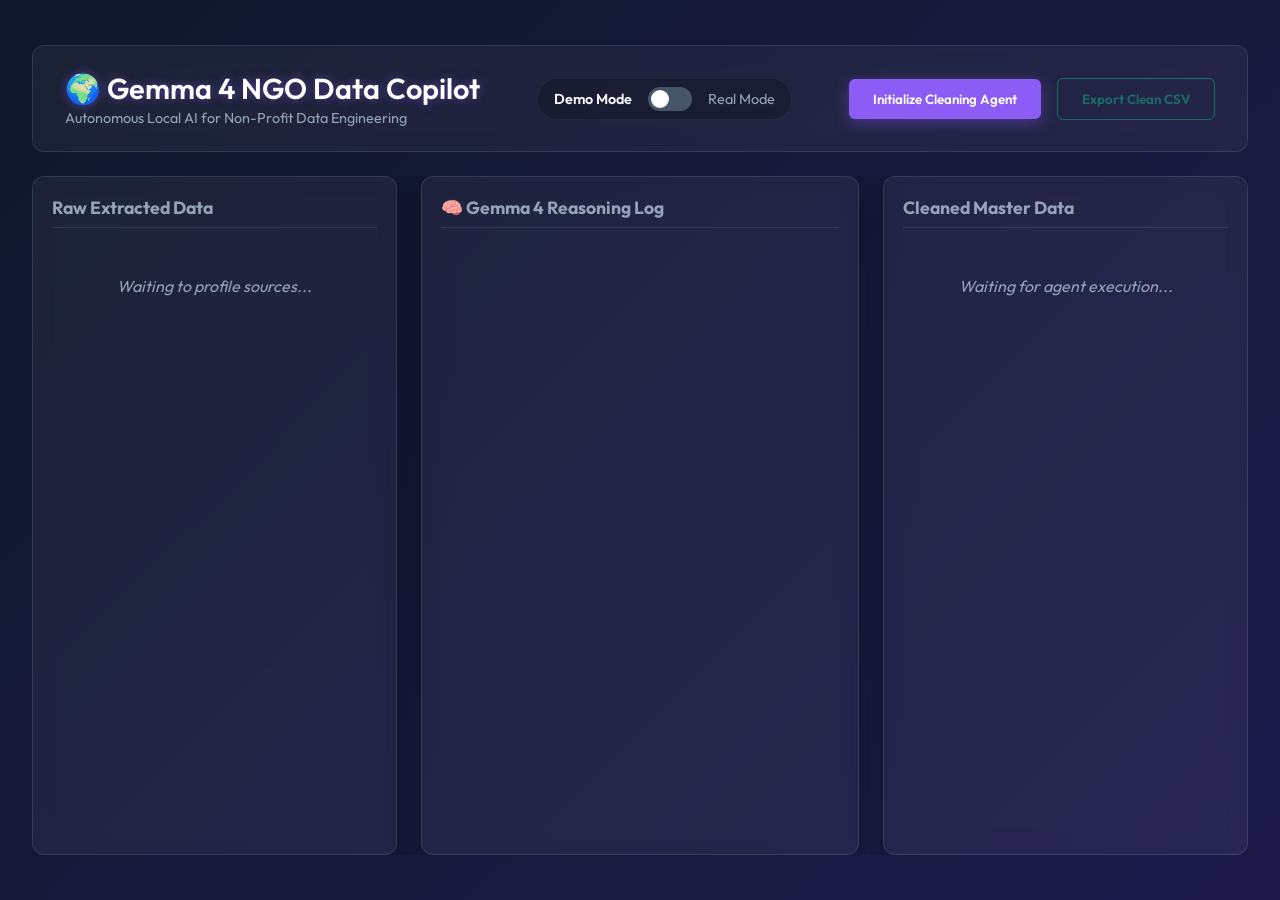
==== public/index.html @ b2648b2d "adding the frontend" ====
<!DOCTYPE html>
<html lang="en" class="dark">
<head>
    <meta charset="UTF-8">
    <meta name="viewport" content="width=device-width, initial-scale=1.0">
    <title>Gemma 4 NGO Data Copilot</title>
    <link href="https://fonts.googleapis.com/css2?family=Outfit:wght@300;400;600&display=swap" rel="stylesheet">
    <link rel="stylesheet" href="style.css">
</head>
<body>
    <div class="app-container glass-fx">
        <!-- Header -->
        <header class="main-header">
            <div class="branding">
                <h1>🌍 Gemma 4 NGO Data Copilot</h1>
                <p>Autonomous Local AI for Non-Profit Data Engineering</p>
            </div>
            
            <div class="mode-toggle">
                <span class="toggle-label" id="label-demo">Demo Mode</span>
                <label class="switch">
                    <input type="checkbox" id="mode-switch">
                    <span class="slider round"></span>
                </label>
                <span class="toggle-label" id="label-real">Real Mode</span>
            </div>

            <div class="controls">
                <!-- Dropzone for real mode -->
                <div id="dropzone" class="dropzone hidden">
                    <p>📂 Drag & Drop custom CSV here or <label class="file-label">browse<input type="file" id="csv-upload" accept=".csv" class="hidden"></label></p>
                </div>
                <button id="start-btn" class="primary-btn">Initialize Cleaning Agent</button>
                <button id="export-btn" class="secondary-btn" disabled>Export Clean CSV</button>
            </div>
        </header>

        <!-- Main Workspace -->
        <main class="workspace">
            <!-- Left Data View -->
            <section class="data-panel glass-panel slide-up">
                <h2>Raw Extracted Data</h2>
                <div class="table-container" id="raw-table-container">
                    <p class="placeholder-text">Waiting to profile sources...</p>
                    <table id="raw-table"></table>
                </div>
            </section>

            <!-- Agent Logs / Center -->
            <section class="agent-panel glass-panel slide-up delay-1">
                <h2>🧠 Gemma 4 Reasoning Log</h2>
                <div class="logs-container" id="logs-container">
                    <!-- Logs will populate here -->
                </div>
            </section>

            <!-- Right Data View -->
            <section class="data-panel glass-panel slide-up delay-2">
                <h2>Cleaned Master Data</h2>
                <div class="table-container" id="clean-table-container">
                    <p class="placeholder-text">Waiting for agent execution...</p>
                    <table id="clean-table"></table>
                </div>
            </section>
        </main>
    </div>
    <script src="app.js"></script>
</body>
</html>
---- public/style.css ----
:root {
    --bg-gradient: linear-gradient(135deg, #0f172a, #1e1b4b);
    --glass-bg: rgba(255, 255, 255, 0.05);
    --glass-border: rgba(255, 255, 255, 0.1);
    --primary: #8b5cf6;
    --primary-hover: #7c3aed;
    --secondary: #10b981;
    --text-primary: #f8fafc;
    --text-muted: #94a3b8;
    --danger: #ef4444;
}

body {
    margin: 0;
    font-family: 'Outfit', sans-serif;
    background: var(--bg-gradient);
    color: var(--text-primary);
    min-height: 100vh;
    display: flex;
    justify-content: center;
    align-items: center;
}

.app-container {
    width: 95%;
    max-width: 1600px;
    height: 90vh;
    display: flex;
    flex-direction: column;
    gap: 1.5rem;
}

/* Glassmorphism utilities */
.glass-panel {
    background: var(--glass-bg);
    backdrop-filter: blur(10px);
    -webkit-backdrop-filter: blur(10px);
    border: 1px solid var(--glass-border);
    border-radius: 12px;
    box-shadow: 0 8px 32px 0 rgba(0, 0, 0, 0.3);
}

/* Header */
.main-header {
    display: flex;
    justify-content: space-between;
    align-items: center;
    padding: 1.5rem 2rem;
    background: var(--glass-bg);
    backdrop-filter: blur(10px);
    border: 1px solid var(--glass-border);
    border-radius: 12px;
}

.branding h1 {
    margin: 0;
    font-size: 1.8rem;
    font-weight: 600;
    color: #fff;
    text-shadow: 0 0 10px rgba(139, 92, 246, 0.5);
}

.branding p {
    margin: 0.2rem 0 0 0;
    color: var(--text-muted);
    font-size: 0.9rem;
}

/* Toggle Switch */
.mode-toggle {
    display: flex;
    align-items: center;
    gap: 1rem;
    background: rgba(0,0,0,0.2);
    padding: 0.5rem 1rem;
    border-radius: 20px;
    border: 1px solid rgba(255,255,255,0.05);
}

.toggle-label {
    font-size: 0.9rem;
    color: var(--text-muted);
    transition: color 0.3s ease;
}

.toggle-label.active {
    color: var(--text-primary);
    font-weight: 600;
}

.switch {
    position: relative;
    display: inline-block;
    width: 44px;
    height: 24px;
}

.switch input { opacity: 0; width: 0; height: 0; }

.slider {
    position: absolute;
    cursor: pointer;
    top: 0; left: 0; right: 0; bottom: 0;
    background-color: #475569;
    transition: .4s;
}

.slider:before {
    position: absolute;
    content: "";
    height: 18px;
    width: 18px;
    left: 3px;
    bottom: 3px;
    background-color: white;
    transition: .4s;
}

input:checked + .slider { background-color: var(--primary); }
input:focus + .slider { box-shadow: 0 0 1px var(--primary); }
input:checked + .slider:before { transform: translateX(20px); }
.slider.round { border-radius: 24px; }
.slider.round:before { border-radius: 50%; }

/* Controls & Dropzone */
.controls {
    display: flex;
    align-items: center;
    gap: 1rem;
}

.dropzone {
    border: 2px dashed rgba(255,255,255,0.2);
    border-radius: 8px;
    padding: 0.5rem 1rem;
    font-size: 0.9rem;
    color: var(--text-muted);
    transition: all 0.3s ease;
}

.dropzone.dragover {
    border-color: var(--primary);
    background: rgba(139, 92, 246, 0.1);
}

.file-label {
    color: var(--primary);
    cursor: pointer;
    text-decoration: underline;
}

.hidden { display: none !important; }

button {
    padding: 0.75rem 1.5rem;
    border: none;
    border-radius: 6px;
    font-family: inherit;
    font-weight: 600;
    cursor: pointer;
    transition: all 0.2s ease;
}

.primary-btn {
    background: var(--primary);
    color: white;
    box-shadow: 0 4px 15px rgba(139, 92, 246, 0.4);
}

.primary-btn:hover { background: var(--primary-hover); transform: translateY(-1px); }

.secondary-btn {
    background: transparent;
    color: var(--secondary);
    border: 1px solid var(--secondary);
}

.secondary-btn:hover:not(:disabled) {
    background: rgba(16, 185, 129, 0.1);
}

button:disabled {
    opacity: 0.5;
    cursor: not-allowed;
    transform: none;
}

/* Workspace */
.workspace {
    display: grid;
    grid-template-columns: 1fr 1.2fr 1fr;
    gap: 1.5rem;
    flex: 1;
    overflow: hidden;
}

.data-panel, .agent-panel {
    display: flex;
    flex-direction: column;
    padding: 1.2rem;
    overflow: hidden;
}

h2 {
    margin: 0 0 1rem 0;
    font-size: 1.1rem;
    color: var(--text-muted);
    border-bottom: 1px solid var(--glass-border);
    padding-bottom: 0.5rem;
}

/* Table styling */
.table-container {
    flex: 1;
    overflow: auto;
}

table {
    width: 100%;
    border-collapse: collapse;
    font-size: 0.85rem;
}

th, td {
    padding: 0.5rem;
    text-align: left;
    border-bottom: 1px solid rgba(255,255,255,0.05);
}

th {
    color: var(--text-muted);
    position: sticky;
    top: 0;
    background: rgba(15, 23, 42, 0.95);
    backdrop-filter: blur(5px);
}

/* Logs */
.logs-container {
    flex: 1;
    overflow-y: auto;
    display: flex;
    flex-direction: column;
    gap: 0.8rem;
    padding-right: 0.5rem;
}

.log-item {
    background: rgba(0,0,0,0.2);
    padding: 0.8rem;
    border-radius: 6px;
    border-left: 3px solid var(--primary);
    animation: fadeIn 0.4s ease forwards;
}

.log-item .action {
    font-size: 0.75rem;
    color: var(--primary);
    margin-bottom: 0.2rem;
    font-family: monospace;
}

.log-item .reason {
    font-size: 0.9rem;
    line-height: 1.4;
}

.placeholder-text {
    text-align: center;
    color: var(--text-muted);
    margin-top: 2rem;
    font-style: italic;
}

/* Animations */
@keyframes fadeIn {
    from { opacity: 0; transform: translateY(5px); }
    to { opacity: 1; transform: translateY(0); }
}

.slide-up {
    animation: slideUp 0.6s cubic-bezier(0.16, 1, 0.3, 1) forwards;
    opacity: 0;
    transform: translateY(20px);
}

.delay-1 { animation-delay: 0.1s; }
.delay-2 { animation-delay: 0.2s; }

@keyframes slideUp {
    to { opacity: 1; transform: translateY(0); }
}

/* Scrollbar tweaks */
::-webkit-scrollbar { width: 6px; height: 6px; }
::-webkit-scrollbar-track { background: rgba(0,0,0,0.1); }
::-webkit-scrollbar-thumb { background: rgba(255,255,255,0.1); border-radius: 4px; }
::-webkit-scrollbar-thumb:hover { background: rgba(255,255,255,0.2); }
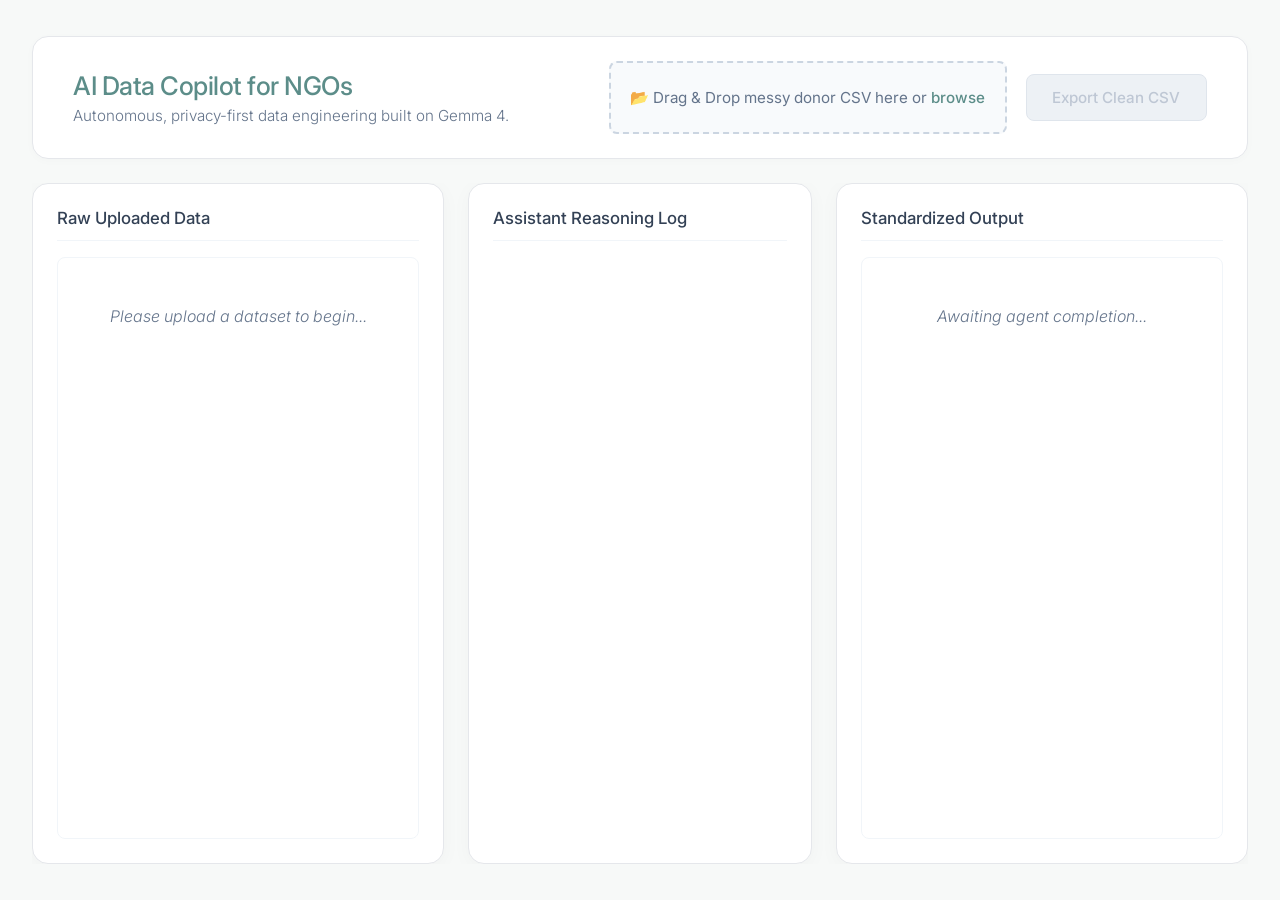
==== commit ed94a6a8: "some files :)" ====
--- a/public/index.html
+++ b/public/index.html
@@ -1,36 +1,27 @@
 <!DOCTYPE html>
-<html lang="en" class="dark">
+<html lang="en">
 <head>
     <meta charset="UTF-8">
     <meta name="viewport" content="width=device-width, initial-scale=1.0">
-    <title>Gemma 4 NGO Data Copilot</title>
-    <link href="https://fonts.googleapis.com/css2?family=Outfit:wght@300;400;600&display=swap" rel="stylesheet">
+    <title>AI Data Copilot for NGOs</title>
+    <link href="https://fonts.googleapis.com/css2?family=Inter:wght@300;400;500;600&display=swap" rel="stylesheet">
     <link rel="stylesheet" href="style.css">
 </head>
 <body>
-    <div class="app-container glass-fx">
+    <div class="app-container">
         <!-- Header -->
-        <header class="main-header">
+        <header class="main-header shadow-sm">
             <div class="branding">
-                <h1>🌍 Gemma 4 NGO Data Copilot</h1>
-                <p>Autonomous Local AI for Non-Profit Data Engineering</p>
+                <h1>AI Data Copilot for NGOs</h1>
+                <p>Autonomous, privacy-first data engineering built on Gemma 4.</p>
             </div>
             
-            <div class="mode-toggle">
-                <span class="toggle-label" id="label-demo">Demo Mode</span>
-                <label class="switch">
-                    <input type="checkbox" id="mode-switch">
-                    <span class="slider round"></span>
-                </label>
-                <span class="toggle-label" id="label-real">Real Mode</span>
-            </div>
-
             <div class="controls">
-                <!-- Dropzone for real mode -->
-                <div id="dropzone" class="dropzone hidden">
-                    <p>📂 Drag & Drop custom CSV here or <label class="file-label">browse<input type="file" id="csv-upload" accept=".csv" class="hidden"></label></p>
+                <div id="dropzone" class="dropzone">
+                    <input type="file" id="csv-upload" accept=".csv" style="opacity: 0; position: absolute; width: 0; height: 0; z-index: -1;">
+                    <p id="dropzone-text">📂 Drag & Drop messy donor CSV here or <label for="csv-upload" class="file-label">browse</label></p>
                 </div>
-                <button id="start-btn" class="primary-btn">Initialize Cleaning Agent</button>
+                <button id="start-btn" class="primary-btn hidden">Start Cleaning Data</button>
                 <button id="export-btn" class="secondary-btn" disabled>Export Clean CSV</button>
             </div>
         </header>
@@ -38,27 +29,27 @@
         <!-- Main Workspace -->
         <main class="workspace">
             <!-- Left Data View -->
-            <section class="data-panel glass-panel slide-up">
-                <h2>Raw Extracted Data</h2>
+            <section class="data-panel card slide-up">
+                <h2>Raw Uploaded Data</h2>
                 <div class="table-container" id="raw-table-container">
-                    <p class="placeholder-text">Waiting to profile sources...</p>
+                    <p class="placeholder-text">Please upload a dataset to begin...</p>
                     <table id="raw-table"></table>
                 </div>
             </section>
 
             <!-- Agent Logs / Center -->
-            <section class="agent-panel glass-panel slide-up delay-1">
-                <h2>🧠 Gemma 4 Reasoning Log</h2>
+            <section class="agent-panel card slide-up delay-1">
+                <h2>Assistant Reasoning Log</h2>
                 <div class="logs-container" id="logs-container">
                     <!-- Logs will populate here -->
                 </div>
             </section>
 
             <!-- Right Data View -->
-            <section class="data-panel glass-panel slide-up delay-2">
-                <h2>Cleaned Master Data</h2>
+            <section class="data-panel card slide-up delay-2">
+                <h2>Standardized Output</h2>
                 <div class="table-container" id="clean-table-container">
-                    <p class="placeholder-text">Waiting for agent execution...</p>
+                    <p class="placeholder-text">Awaiting agent completion...</p>
                     <table id="clean-table"></table>
                 </div>
             </section>
--- a/public/style.css
+++ b/public/style.css
@@ -1,20 +1,23 @@
 :root {
-    --bg-gradient: linear-gradient(135deg, #0f172a, #1e1b4b);
-    --glass-bg: rgba(255, 255, 255, 0.05);
-    --glass-border: rgba(255, 255, 255, 0.1);
-    --primary: #8b5cf6;
-    --primary-hover: #7c3aed;
-    --secondary: #10b981;
-    --text-primary: #f8fafc;
-    --text-muted: #94a3b8;
-    --danger: #ef4444;
+    --bg-color: #f7f9f8;
+    --card-bg: #ffffff;
+    --border-color: #e5e7eb;
+    --primary: #5c8d89; /* Soothing sage/teal */
+    --primary-hover: #4a7572;
+    --text-main: #334155;
+    --text-muted: #64748b;
+    --shadow-soft: 0 4px 20px rgba(0, 0, 0, 0.03);
+}
+
+* {
+    box-sizing: border-box;
 }
 
 body {
     margin: 0;
-    font-family: 'Outfit', sans-serif;
-    background: var(--bg-gradient);
-    color: var(--text-primary);
+    font-family: 'Inter', -apple-system, BlinkMacSystemFont, sans-serif;
+    background-color: var(--bg-color);
+    color: var(--text-main);
     min-height: 100vh;
     display: flex;
     justify-content: center;
@@ -23,21 +26,23 @@
 
 .app-container {
     width: 95%;
-    max-width: 1600px;
-    height: 90vh;
+    max-width: 1700px;
+    height: 92vh;
     display: flex;
     flex-direction: column;
     gap: 1.5rem;
 }
 
-/* Glassmorphism utilities */
-.glass-panel {
-    background: var(--glass-bg);
-    backdrop-filter: blur(10px);
-    -webkit-backdrop-filter: blur(10px);
-    border: 1px solid var(--glass-border);
-    border-radius: 12px;
-    box-shadow: 0 8px 32px 0 rgba(0, 0, 0, 0.3);
+/* Cards & Layout */
+.card {
+    background: var(--card-bg);
+    border: 1px solid var(--border-color);
+    border-radius: 16px;
+    box-shadow: var(--shadow-soft);
+}
+
+.shadow-sm {
+    box-shadow: 0 2px 10px rgba(0,0,0,0.02);
 }
 
 /* Header */
@@ -45,118 +50,72 @@
     display: flex;
     justify-content: space-between;
     align-items: center;
-    padding: 1.5rem 2rem;
-    background: var(--glass-bg);
-    backdrop-filter: blur(10px);
-    border: 1px solid var(--glass-border);
-    border-radius: 12px;
+    padding: 1.5rem 2.5rem;
+    background: var(--card-bg);
+    border-radius: 16px;
+    border: 1px solid var(--border-color);
 }
 
 .branding h1 {
     margin: 0;
-    font-size: 1.8rem;
-    font-weight: 600;
-    color: #fff;
-    text-shadow: 0 0 10px rgba(139, 92, 246, 0.5);
+    font-size: 1.6rem;
+    font-weight: 500;
+    color: var(--primary);
+    letter-spacing: -0.5px;
 }
 
 .branding p {
-    margin: 0.2rem 0 0 0;
-    color: var(--text-muted);
-    font-size: 0.9rem;
-}
-
-/* Toggle Switch */
-.mode-toggle {
+    margin: 0.3rem 0 0 0;
+    color: var(--text-muted);
+    font-size: 0.95rem;
+    font-weight: 300;
+}
+
+/* Dropzone & Buttons */
+.controls {
     display: flex;
     align-items: center;
-    gap: 1rem;
-    background: rgba(0,0,0,0.2);
-    padding: 0.5rem 1rem;
-    border-radius: 20px;
-    border: 1px solid rgba(255,255,255,0.05);
-}
-
-.toggle-label {
-    font-size: 0.9rem;
-    color: var(--text-muted);
-    transition: color 0.3s ease;
-}
-
-.toggle-label.active {
-    color: var(--text-primary);
-    font-weight: 600;
-}
-
-.switch {
-    position: relative;
-    display: inline-block;
-    width: 44px;
-    height: 24px;
-}
-
-.switch input { opacity: 0; width: 0; height: 0; }
-
-.slider {
-    position: absolute;
-    cursor: pointer;
-    top: 0; left: 0; right: 0; bottom: 0;
-    background-color: #475569;
-    transition: .4s;
-}
-
-.slider:before {
-    position: absolute;
-    content: "";
-    height: 18px;
-    width: 18px;
-    left: 3px;
-    bottom: 3px;
-    background-color: white;
-    transition: .4s;
-}
-
-input:checked + .slider { background-color: var(--primary); }
-input:focus + .slider { box-shadow: 0 0 1px var(--primary); }
-input:checked + .slider:before { transform: translateX(20px); }
-.slider.round { border-radius: 24px; }
-.slider.round:before { border-radius: 50%; }
-
-/* Controls & Dropzone */
-.controls {
-    display: flex;
-    align-items: center;
-    gap: 1rem;
+    gap: 1.2rem;
 }
 
 .dropzone {
-    border: 2px dashed rgba(255,255,255,0.2);
-    border-radius: 8px;
-    padding: 0.5rem 1rem;
-    font-size: 0.9rem;
-    color: var(--text-muted);
-    transition: all 0.3s ease;
+    border: 2px dashed #cbd5e1;
+    border-radius: 8px;
+    padding: 0.6rem 1.2rem;
+    font-size: 0.95rem;
+    color: var(--text-muted);
+    transition: all 0.2s ease-in-out;
+    background: #f8fafc;
 }
 
 .dropzone.dragover {
     border-color: var(--primary);
-    background: rgba(139, 92, 246, 0.1);
+    background: #f0fdf4;
+    color: var(--primary);
 }
 
 .file-label {
     color: var(--primary);
     cursor: pointer;
+    font-weight: 500;
     text-decoration: underline;
+    text-decoration-color: transparent;
+    transition: text-decoration-color 0.2s;
+}
+
+.file-label:hover {
+    text-decoration-color: var(--primary);
 }
 
 .hidden { display: none !important; }
 
 button {
-    padding: 0.75rem 1.5rem;
+    padding: 0.8rem 1.6rem;
     border: none;
-    border-radius: 6px;
+    border-radius: 8px;
     font-family: inherit;
-    font-weight: 600;
+    font-weight: 500;
+    font-size: 0.95rem;
     cursor: pointer;
     transition: all 0.2s ease;
 }
@@ -164,31 +123,39 @@
 .primary-btn {
     background: var(--primary);
     color: white;
-    box-shadow: 0 4px 15px rgba(139, 92, 246, 0.4);
-}
-
-.primary-btn:hover { background: var(--primary-hover); transform: translateY(-1px); }
+}
+
+.primary-btn:hover { 
+    background: var(--primary-hover); 
+    transform: translateY(-1px); 
+    box-shadow: 0 4px 12px rgba(92, 141, 137, 0.2);
+}
 
 .secondary-btn {
     background: transparent;
-    color: var(--secondary);
-    border: 1px solid var(--secondary);
+    color: var(--text-muted);
+    border: 1px solid #cbd5e1;
 }
 
 .secondary-btn:hover:not(:disabled) {
-    background: rgba(16, 185, 129, 0.1);
+    background: #f1f5f9;
+    color: var(--text-main);
 }
 
 button:disabled {
-    opacity: 0.5;
+    opacity: 0.6;
     cursor: not-allowed;
+    background: #e2e8f0;
+    border-color: #cbd5e1;
+    color: #94a3b8;
     transform: none;
-}
-
-/* Workspace */
+    box-shadow: none;
+}
+
+/* Workspace Grid */
 .workspace {
     display: grid;
-    grid-template-columns: 1fr 1.2fr 1fr;
+    grid-template-columns: 1.2fr 1fr 1.2fr;
     gap: 1.5rem;
     flex: 1;
     overflow: hidden;
@@ -197,42 +164,51 @@
 .data-panel, .agent-panel {
     display: flex;
     flex-direction: column;
-    padding: 1.2rem;
+    padding: 1.5rem;
     overflow: hidden;
 }
 
 h2 {
     margin: 0 0 1rem 0;
-    font-size: 1.1rem;
-    color: var(--text-muted);
-    border-bottom: 1px solid var(--glass-border);
-    padding-bottom: 0.5rem;
+    font-size: 1.05rem;
+    font-weight: 500;
+    color: var(--text-main);
+    padding-bottom: 0.8rem;
+    border-bottom: 1px solid #f1f5f9;
 }
 
 /* Table styling */
 .table-container {
     flex: 1;
     overflow: auto;
+    border-radius: 8px;
+    border: 1px solid #f1f5f9;
 }
 
 table {
     width: 100%;
     border-collapse: collapse;
     font-size: 0.85rem;
+    white-space: nowrap;
 }
 
 th, td {
-    padding: 0.5rem;
+    padding: 0.75rem 1rem;
     text-align: left;
-    border-bottom: 1px solid rgba(255,255,255,0.05);
+    border-bottom: 1px solid #f1f5f9;
 }
 
 th {
     color: var(--text-muted);
     position: sticky;
     top: 0;
-    background: rgba(15, 23, 42, 0.95);
-    backdrop-filter: blur(5px);
+    background: #f8fafc;
+    font-weight: 500;
+    z-index: 10;
+}
+
+tr:hover td {
+    background-color: #f8fafc;
 }
 
 /* Logs */
@@ -246,30 +222,35 @@
 }
 
 .log-item {
-    background: rgba(0,0,0,0.2);
-    padding: 0.8rem;
-    border-radius: 6px;
+    background: #f8fafc;
+    padding: 1rem;
+    border-radius: 8px;
     border-left: 3px solid var(--primary);
     animation: fadeIn 0.4s ease forwards;
+    color: var(--text-main);
 }
 
 .log-item .action {
     font-size: 0.75rem;
     color: var(--primary);
-    margin-bottom: 0.2rem;
-    font-family: monospace;
+    margin-bottom: 0.4rem;
+    font-family: 'Inter', monospace;
+    font-weight: 600;
+    letter-spacing: 0.5px;
 }
 
 .log-item .reason {
-    font-size: 0.9rem;
-    line-height: 1.4;
+    font-size: 0.95rem;
+    line-height: 1.5;
+    font-weight: 300;
 }
 
 .placeholder-text {
     text-align: center;
     color: var(--text-muted);
-    margin-top: 2rem;
+    margin-top: 3rem;
     font-style: italic;
+    font-weight: 300;
 }
 
 /* Animations */
@@ -281,7 +262,7 @@
 .slide-up {
     animation: slideUp 0.6s cubic-bezier(0.16, 1, 0.3, 1) forwards;
     opacity: 0;
-    transform: translateY(20px);
+    transform: translateY(15px);
 }
 
 .delay-1 { animation-delay: 0.1s; }
@@ -293,6 +274,6 @@
 
 /* Scrollbar tweaks */
 ::-webkit-scrollbar { width: 6px; height: 6px; }
-::-webkit-scrollbar-track { background: rgba(0,0,0,0.1); }
-::-webkit-scrollbar-thumb { background: rgba(255,255,255,0.1); border-radius: 4px; }
-::-webkit-scrollbar-thumb:hover { background: rgba(255,255,255,0.2); }
+::-webkit-scrollbar-track { background: transparent; }
+::-webkit-scrollbar-thumb { background: #cbd5e1; border-radius: 4px; }
+::-webkit-scrollbar-thumb:hover { background: #94a3b8; }
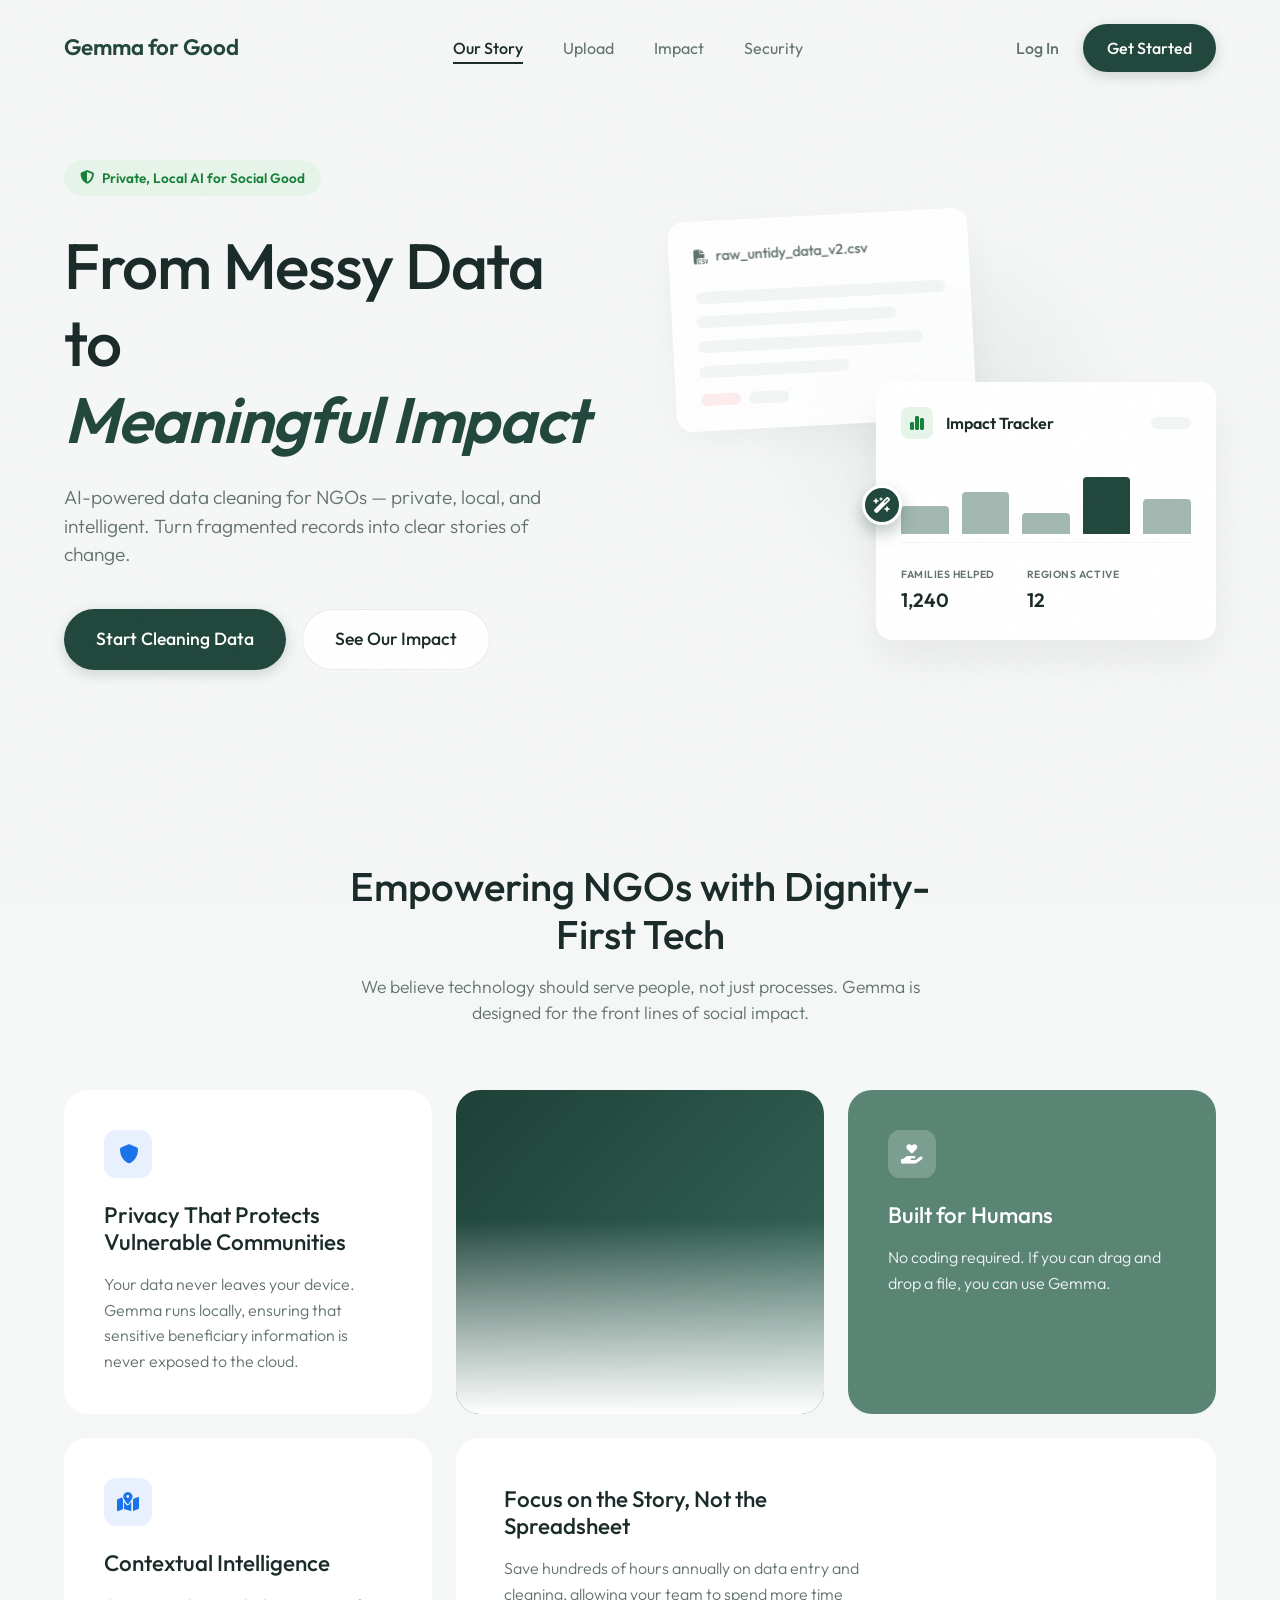
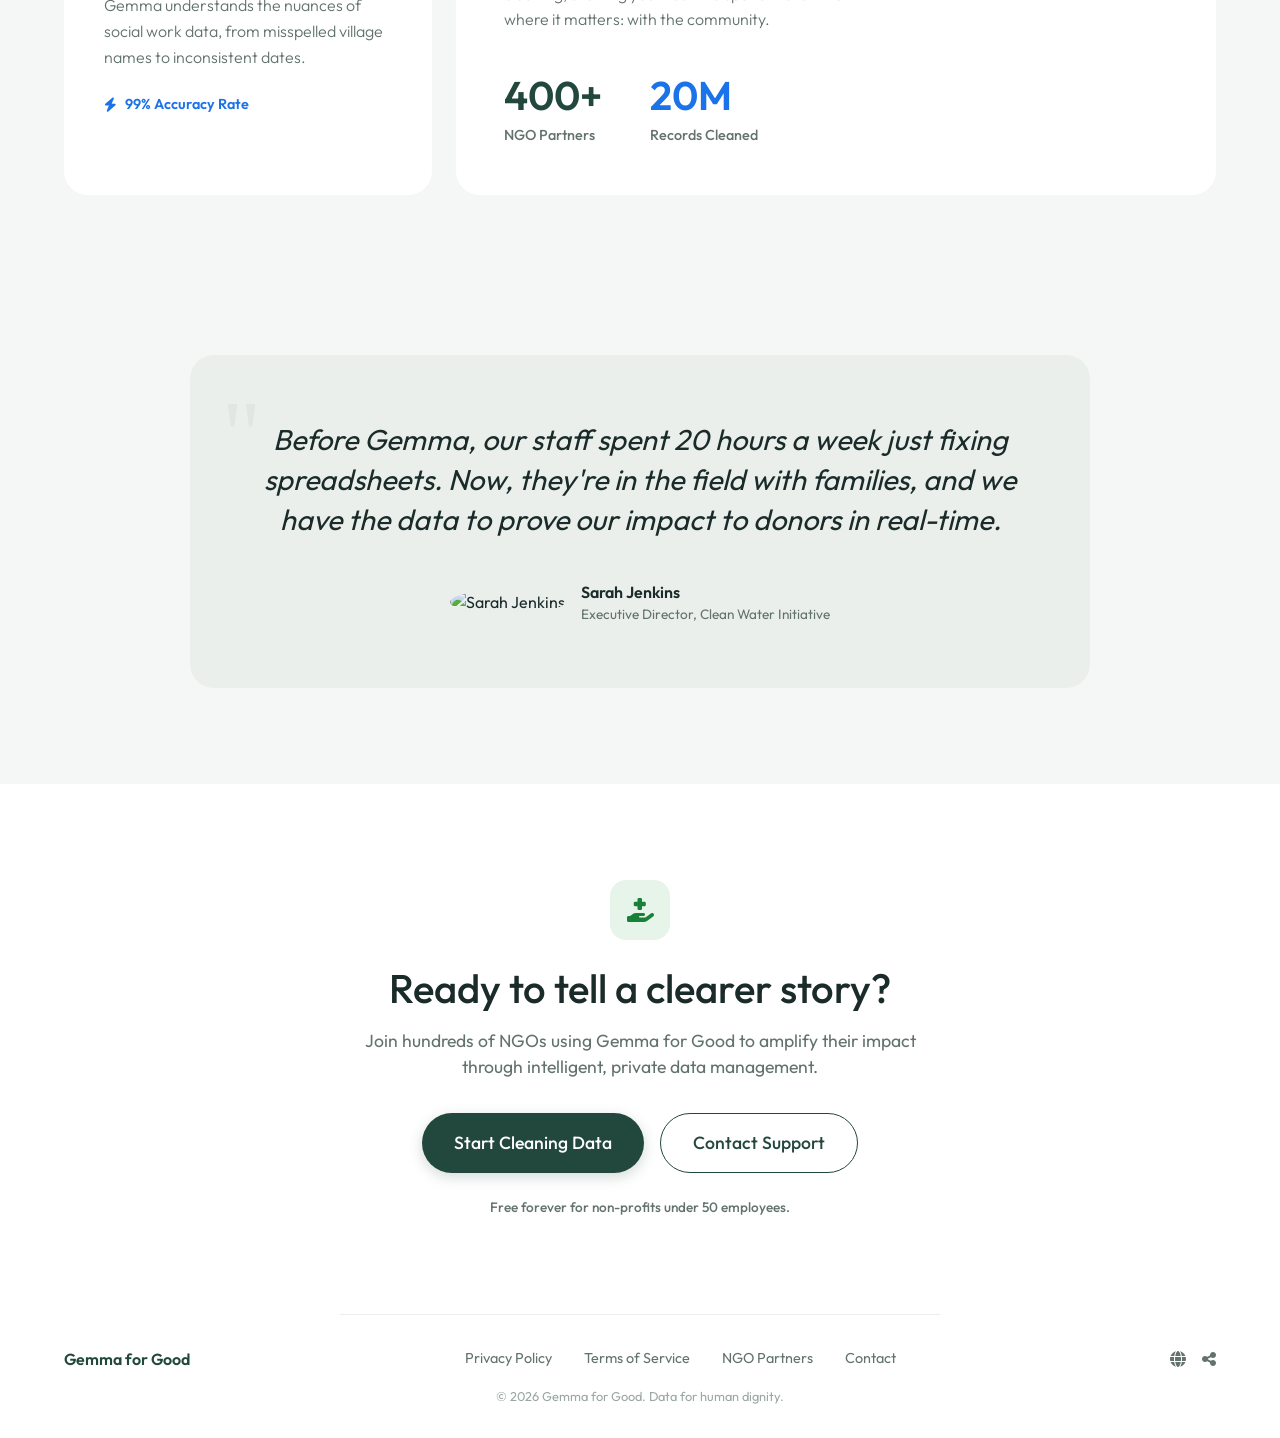
==== commit 05d41ef8: "landingpage" ====
--- a/public/index.html
+++ b/public/index.html
@@ -3,58 +3,218 @@
 <head>
     <meta charset="UTF-8">
     <meta name="viewport" content="width=device-width, initial-scale=1.0">
-    <title>AI Data Copilot for NGOs</title>
-    <link href="https://fonts.googleapis.com/css2?family=Inter:wght@300;400;500;600&display=swap" rel="stylesheet">
-    <link rel="stylesheet" href="style.css">
+    <title>Gemma for Good - AI Data Cleaning for NGOs</title>
+    <!-- Use Google Fonts: Outfit for a modern, friendly tech feel -->
+    <link href="https://fonts.googleapis.com/css2?family=Outfit:wght@300;400;500;600;700&display=swap" rel="stylesheet">
+    <link rel="stylesheet" href="landing.css">
+    <!-- Font Awesome for icons -->
+    <link rel="stylesheet" href="https://cdnjs.cloudflare.com/ajax/libs/font-awesome/6.4.0/css/all.min.css">
 </head>
 <body>
-    <div class="app-container">
-        <!-- Header -->
-        <header class="main-header shadow-sm">
-            <div class="branding">
-                <h1>AI Data Copilot for NGOs</h1>
-                <p>Autonomous, privacy-first data engineering built on Gemma 4.</p>
-            </div>
-            
-            <div class="controls">
-                <div id="dropzone" class="dropzone">
-                    <input type="file" id="csv-upload" accept=".csv" style="opacity: 0; position: absolute; width: 0; height: 0; z-index: -1;">
-                    <p id="dropzone-text">📂 Drag & Drop messy donor CSV here or <label for="csv-upload" class="file-label">browse</label></p>
-                </div>
-                <button id="start-btn" class="primary-btn hidden">Start Cleaning Data</button>
-                <button id="export-btn" class="secondary-btn" disabled>Export Clean CSV</button>
-            </div>
-        </header>
-
-        <!-- Main Workspace -->
-        <main class="workspace">
-            <!-- Left Data View -->
-            <section class="data-panel card slide-up">
-                <h2>Raw Uploaded Data</h2>
-                <div class="table-container" id="raw-table-container">
-                    <p class="placeholder-text">Please upload a dataset to begin...</p>
-                    <table id="raw-table"></table>
-                </div>
-            </section>
-
-            <!-- Agent Logs / Center -->
-            <section class="agent-panel card slide-up delay-1">
-                <h2>Assistant Reasoning Log</h2>
-                <div class="logs-container" id="logs-container">
-                    <!-- Logs will populate here -->
-                </div>
-            </section>
-
-            <!-- Right Data View -->
-            <section class="data-panel card slide-up delay-2">
-                <h2>Standardized Output</h2>
-                <div class="table-container" id="clean-table-container">
-                    <p class="placeholder-text">Awaiting agent completion...</p>
-                    <table id="clean-table"></table>
-                </div>
-            </section>
-        </main>
-    </div>
-    <script src="app.js"></script>
+    <div class="noise-overlay"></div>
+    
+    <!-- Navbar -->
+    <nav class="navbar">
+        <div class="nav-brand">
+            <span class="logo-text">Gemma for Good</span>
+        </div>
+        <div class="nav-links">
+            <a href="#" class="active">Our Story</a>
+            <a href="/ui/dashboard.html">Upload</a>
+            <a href="#">Impact</a>
+            <a href="#">Security</a>
+        </div>
+        <div class="nav-actions">
+            <a href="#" class="login-link">Log In</a>
+            <a href="/ui/dashboard.html" class="btn btn-primary">Get Started</a>
+        </div>
+    </nav>
+
+    <!-- Hero Section -->
+    <header class="hero">
+        <div class="hero-content">
+            <div class="badge">
+                <i class="fa-solid fa-shield-halved"></i> Private, Local AI for Social Good
+            </div>
+            <h1>From Messy Data to <br><span class="highlight">Meaningful Impact</span></h1>
+            <p>AI-powered data cleaning for NGOs — private, local, and intelligent. Turn fragmented records into clear stories of change.</p>
+            <div class="hero-buttons">
+                <a href="/ui/dashboard.html" class="btn btn-primary btn-large">Start Cleaning Data</a>
+                <a href="#" class="btn btn-secondary btn-large">See Our Impact</a>
+            </div>
+        </div>
+        
+        <div class="hero-graphics">
+            <!-- Background glow behind graphics -->
+            <div class="hero-glow"></div>
+            
+            <!-- Mockup Graphics built with CSS/HTML -->
+            <div class="mockup-card doc-mockup float-animation-1">
+                <div class="mockup-header">
+                    <i class="fa-solid fa-file-csv"></i> raw_untidy_data_v2.csv
+                </div>
+                <div class="mockup-body">
+                    <div class="skeleton-line"></div>
+                    <div class="skeleton-line" style="width: 80%"></div>
+                    <div class="skeleton-line" style="width: 90%"></div>
+                    <div class="skeleton-line" style="width: 60%"></div>
+                    <div class="skeleton-row">
+                        <div class="skeleton-pill error"></div>
+                        <div class="skeleton-pill"></div>
+                    </div>
+                </div>
+            </div>
+            
+            <div class="mockup-card chart-mockup float-animation-2">
+                <div class="mockup-header-flex">
+                    <div class="icon-circle"><i class="fa-solid fa-chart-simple"></i></div>
+                    <span class="chart-title">Impact Tracker</span>
+                    <div class="skeleton-line short-right"></div>
+                </div>
+                <div class="chart-bars">
+                    <div class="bar h-40"></div>
+                    <div class="bar h-60"></div>
+                    <div class="bar h-30"></div>
+                    <div class="bar h-80 dark"></div>
+                    <div class="bar h-50"></div>
+                </div>
+                <div class="chart-stats">
+                    <div class="stat">
+                        <span class="label">FAMILIES HELPED</span>
+                        <span class="value">1,240</span>
+                    </div>
+                    <div class="stat">
+                        <span class="label">REGIONS ACTIVE</span>
+                        <span class="value">12</span>
+                    </div>
+                </div>
+                
+                <!-- Magic wand icon overlapping -->
+                <div class="magic-icon-badge hover-pulse">
+                    <i class="fa-solid fa-wand-magic-sparkles"></i>
+                </div>
+            </div>
+        </div>
+    </header>
+
+    <!-- Features Section -->
+    <section class="features">
+        <div class="section-header">
+            <h2>Empowering NGOs with Dignity-First Tech</h2>
+            <p>We believe technology should serve people, not just processes. Gemma is designed for the front lines of social impact.</p>
+        </div>
+
+        <div class="feature-grid">
+            <!-- Feature 1 -->
+            <div class="feature-card f-privacy hover-lift">
+                <div class="icon-wrapper blue-icon">
+                    <i class="fa-solid fa-shield"></i>
+                </div>
+                <h3>Privacy That Protects Vulnerable Communities</h3>
+                <p>Your data never leaves your device. Gemma runs locally, ensuring that sensitive beneficiary information is never exposed to the cloud.</p>
+            </div>
+            
+            <!-- Feature 2 (Image overlay style) -->
+            <div class="feature-card f-image hover-lift">
+                <!-- Utilizing CSS gradients for a forest abstract look if image is missing -->
+                <div class="image-bg abstract-forest"></div>
+                <div class="glass-overlay">
+                    <div class="leaf-shape"></div>
+                </div>
+            </div>
+            
+            <!-- Feature 3 (Solid Green) -->
+            <div class="feature-card f-humans dark-bg hover-lift">
+                <div class="icon-wrapper white-icon">
+                    <i class="fa-solid fa-hand-holding-heart"></i>
+                </div>
+                <h3>Built for Humans</h3>
+                <p>No coding required. If you can drag and drop a file, you can use Gemma.</p>
+            </div>
+            
+            <!-- Feature 4 -->
+            <div class="feature-card f-context hover-lift">
+                <div class="icon-wrapper blue-icon">
+                    <i class="fa-solid fa-map-location-dot"></i>
+                </div>
+                <h3>Contextual Intelligence</h3>
+                <p>Gemma understands the nuances of social work data, from misspelled village names to inconsistent dates.</p>
+                <div class="accuracy-badge">
+                    <i class="fa-solid fa-bolt"></i> 99% Accuracy Rate
+                </div>
+            </div>
+            
+            <!-- Feature 5 -->
+            <div class="feature-card f-story wide-card hover-lift">
+                <div class="story-content">
+                    <h3>Focus on the Story, Not the Spreadsheet</h3>
+                    <p>Save hundreds of hours annually on data entry and cleaning, allowing your team to spend more time where it matters: with the community.</p>
+                    <div class="stats-row">
+                        <div class="stat-item">
+                            <span class="big-num">400+</span>
+                            <span class="stat-label">NGO Partners</span>
+                        </div>
+                        <div class="stat-item">
+                            <span class="big-num highlight-num">20M</span>
+                            <span class="stat-label">Records Cleaned</span>
+                        </div>
+                    </div>
+                </div>
+                <div class="story-image abstract-people"></div>
+            </div>
+        </div>
+    </section>
+
+    <!-- Testimonial Section -->
+    <section class="testimonial-section">
+        <div class="testimonial-card">
+            <div class="quote-mark">"</div>
+            <blockquote>
+                Before Gemma, our staff spent 20 hours a week just fixing spreadsheets. Now, they're in the field with families, and we have the data to prove our impact to donors in real-time.
+            </blockquote>
+            <div class="author-info">
+                <div class="avatar">
+                    <img src="https://ui-avatars.com/api/?name=Sarah+Jenkins&background=22473D&color=fff&size=120&font-size=0.33" alt="Sarah Jenkins">
+                </div>
+                <div class="author-details">
+                    <span class="name">Sarah Jenkins</span>
+                    <span class="title">Executive Director, Clean Water Initiative</span>
+                </div>
+            </div>
+        </div>
+    </section>
+
+    <!-- CTA & Footer -->
+    <footer class="site-footer">
+        <div class="footer-cta">
+            <div class="cta-icon-wrapper">
+                <i class="fa-solid fa-hand-holding-medical"></i>
+            </div>
+            <h2>Ready to tell a clearer story?</h2>
+            <p>Join hundreds of NGOs using Gemma for Good to amplify their impact through intelligent, private data management.</p>
+            <div class="cta-buttons">
+                <a href="/ui/dashboard.html" class="btn btn-primary btn-large">Start Cleaning Data</a>
+                <a href="#" class="btn btn-outline btn-large">Contact Support</a>
+            </div>
+            <p class="free-tier-note">Free forever for non-profits under 50 employees.</p>
+        </div>
+        
+        <div class="footer-bottom">
+            <div class="footer-brand">Gemma for Good</div>
+            <div class="footer-links">
+                <a href="#">Privacy Policy</a>
+                <a href="#">Terms of Service</a>
+                <a href="#">NGO Partners</a>
+                <a href="#">Contact</a>
+            </div>
+            <div class="footer-social">
+                <a href="#"><i class="fa-solid fa-globe"></i></a>
+                <a href="#"><i class="fa-solid fa-share-nodes"></i></a>
+            </div>
+        </div>
+        <div class="copyright">
+            &copy; 2026 Gemma for Good. Data for human dignity.
+        </div>
+    </footer>
 </body>
 </html>
--- a/public/landing.css
+++ b/public/landing.css
@@ -0,0 +1,652 @@
+/* landing.css - Premium Modern Design for Gemma for Good */
+
+:root {
+    /* Color Palette */
+    --primary: #22473D;
+    --primary-light: #2C5E50;
+    --bg: #F5F7F6;
+    --card-bg: #FFFFFF;
+    --text-main: #1A2B29;
+    --text-muted: #62726D;
+    --accent-blue-bg: #E8F0FE;
+    --accent-blue: #1A73E8;
+    --accent-green-bg: #E6F4EA;
+    --accent-green: #188038;
+    
+    --shadow-soft: 0 10px 40px -10px rgba(34, 71, 61, 0.08);
+    --shadow-hover: 0 20px 50px -15px rgba(34, 71, 61, 0.15);
+    
+    --radius-lg: 24px;
+    --radius-md: 16px;
+    --radius-sm: 8px;
+    
+    --font-main: 'Outfit', -apple-system, BlinkMacSystemFont, sans-serif;
+}
+
+* {
+    margin: 0;
+    padding: 0;
+    box-sizing: border-box;
+}
+
+body {
+    font-family: var(--font-main);
+    background-color: var(--bg);
+    color: var(--text-main);
+    line-height: 1.5;
+    overflow-x: hidden;
+}
+
+/* Subtle texture overlay */
+.noise-overlay {
+    position: fixed;
+    top: 0; left: 0; width: 100vw; height: 100vh;
+    pointer-events: none;
+    z-index: 9999;
+    opacity: 0.015;
+    background-image: url("data:image/svg+xml,%3Csvg viewBox='0 0 200 200' xmlns='http://www.w3.org/2000/svg'%3E%3Cfilter id='noiseFilter'%3E%3CfeTurbulence type='fractalNoise' baseFrequency='0.65' numOctaves='3' stitchTiles='stitch'/%3E%3C/filter%3E%3Crect width='100%25' height='100%25' filter='url(%23noiseFilter)'/%3E%3C/svg%3E");
+}
+
+/* Typography Utility */
+h1, h2, h3 {
+    line-height: 1.2;
+    font-weight: 500;
+}
+
+a {
+    text-decoration: none;
+    color: inherit;
+}
+
+/* Buttons */
+.btn {
+    display: inline-flex;
+    align-items: center;
+    justify-content: center;
+    padding: 0.75rem 1.5rem;
+    border-radius: 50px;
+    font-weight: 500;
+    font-size: 1rem;
+    cursor: pointer;
+    transition: all 0.3s cubic-bezier(0.16, 1, 0.3, 1);
+    border: none;
+}
+
+.btn-primary {
+    background-color: var(--primary);
+    color: #fff;
+    box-shadow: 0 4px 14px rgba(34, 71, 61, 0.2);
+}
+
+.btn-primary:hover {
+    background-color: var(--primary-light);
+    transform: translateY(-2px);
+    box-shadow: 0 6px 20px rgba(34, 71, 61, 0.3);
+}
+
+.btn-secondary {
+    background-color: #fff;
+    color: var(--text-main);
+    border: 1px solid rgba(0,0,0,0.08);
+}
+
+.btn-secondary:hover {
+    background-color: #f8f9f8;
+    transform: translateY(-2px);
+}
+
+.btn-outline {
+    background-color: transparent;
+    color: var(--primary);
+    border: 1px solid var(--primary);
+}
+
+.btn-outline:hover {
+    background-color: rgba(34, 71, 61, 0.05);
+}
+
+.btn-large {
+    padding: 1rem 2rem;
+    font-size: 1.1rem;
+}
+
+/* Navbar */
+.navbar {
+    display: flex;
+    justify-content: space-between;
+    align-items: center;
+    padding: 1.5rem 4rem;
+    background-color: transparent;
+    position: relative;
+    z-index: 100;
+}
+
+.logo-text {
+    font-weight: 600;
+    font-size: 1.4rem;
+    color: var(--primary);
+}
+
+.nav-links {
+    display: flex;
+    gap: 2.5rem;
+}
+
+.nav-links a {
+    color: var(--text-muted);
+    font-weight: 400;
+    font-size: 1rem;
+    transition: color 0.2s;
+}
+
+.nav-links a.active {
+    color: var(--text-main);
+    font-weight: 500;
+    position: relative;
+}
+
+.nav-links a.active::after {
+    content: '';
+    position: absolute;
+    bottom: -4px;
+    left: 0;
+    width: 100%;
+    height: 2px;
+    background-color: var(--text-main);
+}
+
+.nav-links a:hover {
+    color: var(--text-main);
+}
+
+.nav-actions {
+    display: flex;
+    align-items: center;
+    gap: 1.5rem;
+}
+
+.login-link {
+    font-weight: 500;
+    color: var(--text-muted);
+}
+.login-link:hover { color: var(--text-main); }
+
+
+/* Hero Section */
+.hero {
+    display: flex;
+    padding: 4rem 4rem 8rem 4rem;
+    max-width: 1400px;
+    margin: 0 auto;
+    align-items: center;
+    position: relative;
+}
+
+.hero-content {
+    flex: 1;
+    padding-right: 4rem;
+    z-index: 10;
+}
+
+.badge {
+    display: inline-flex;
+    align-items: center;
+    gap: 0.5rem;
+    background-color: var(--accent-green-bg);
+    color: var(--accent-green);
+    padding: 0.5rem 1rem;
+    border-radius: 50px;
+    font-size: 0.85rem;
+    font-weight: 600;
+    margin-bottom: 2rem;
+}
+
+.hero h1 {
+    font-size: 4rem;
+    margin-bottom: 1.5rem;
+    color: var(--text-main);
+    letter-spacing: -0.02em;
+}
+
+.hero h1 .highlight {
+    color: var(--primary);
+    font-style: italic;
+    font-weight: 600;
+}
+
+.hero p {
+    font-size: 1.2rem;
+    color: var(--text-muted);
+    margin-bottom: 2.5rem;
+    max-width: 500px;
+    font-weight: 300;
+}
+
+.hero-buttons {
+    display: flex;
+    gap: 1rem;
+}
+
+
+/* Hero Graphics & Floating UI */
+.hero-graphics {
+    flex: 1;
+    position: relative;
+    height: 500px;
+    display: flex;
+    justify-content: center;
+    align-items: center;
+}
+
+.hero-glow {
+    position: absolute;
+    width: 400px;
+    height: 400px;
+    background: radial-gradient(circle, rgba(34, 71, 61, 0.08) 0%, rgba(255,255,255,0) 70%);
+    top: 50%;
+    left: 50%;
+    transform: translate(-50%, -50%);
+    z-index: 0;
+}
+
+.mockup-card {
+    background: rgba(255, 255, 255, 0.85);
+    backdrop-filter: blur(16px);
+    -webkit-backdrop-filter: blur(16px);
+    border: 1px solid rgba(255, 255, 255, 0.5);
+    border-radius: var(--radius-md);
+    padding: 1.5rem;
+    box-shadow: var(--shadow-soft);
+    position: absolute;
+    z-index: 2;
+}
+
+.doc-mockup {
+    width: 300px;
+    top: 10%;
+    left: 0;
+    transform: rotate(-3deg);
+}
+
+.chart-mockup {
+    width: 340px;
+    bottom: 5%;
+    right: 0;
+    background: #ffffff;
+    box-shadow: 0 20px 40px rgba(0,0,0,0.06);
+}
+
+/* Animations */
+@keyframes float1 {
+    0%, 100% { transform: translateY(0) rotate(-3deg); }
+    50% { transform: translateY(-15px) rotate(-2deg); }
+}
+
+@keyframes float2 {
+    0%, 100% { transform: translateY(0); }
+    50% { transform: translateY(-10px); }
+}
+
+.float-animation-1 { animation: float1 6s ease-in-out infinite; }
+.float-animation-2 { animation: float2 5s ease-in-out infinite 1s; }
+
+/* Mockup Internals */
+.mockup-header {
+    display: flex;
+    align-items: center;
+    gap: 0.5rem;
+    color: var(--text-muted);
+    font-size: 0.9rem;
+    font-weight: 500;
+    margin-bottom: 1.5rem;
+}
+
+.mockup-header-flex {
+    display: flex;
+    align-items: center;
+    gap: 0.8rem;
+    margin-bottom: 1.5rem;
+}
+
+.icon-circle {
+    width: 32px; height: 32px;
+    background: var(--accent-green-bg);
+    color: var(--accent-green);
+    border-radius: 8px;
+    display: flex; align-items: center; justify-content: center;
+}
+
+.chart-title {
+    font-weight: 600;
+    font-size: 1rem;
+}
+
+.skeleton-line {
+    height: 12px;
+    background: #F1F5F4;
+    border-radius: 6px;
+    margin-bottom: 0.8rem;
+}
+
+.skeleton-row {
+    display: flex; gap: 0.5rem; margin-top: 1rem;
+}
+
+.skeleton-pill {
+    height: 12px; width: 40px;
+    background: #F1F5F4;
+    border-radius: 10px;
+}
+.skeleton-pill.error { background: #FDECEC; }
+
+.short-right { width: 40px; margin-left: auto; margin-bottom: 0; }
+
+.chart-bars {
+    display: flex;
+    align-items: flex-end;
+    gap: 0.8rem;
+    height: 80px;
+    margin-bottom: 1.5rem;
+    padding-bottom: 0.5rem;
+    border-bottom: 1px solid #F1F5F4;
+}
+
+.bar {
+    flex: 1;
+    background-color: #A3B8B2;
+    border-radius: 4px 4px 0 0;
+}
+
+.bar.dark { background-color: var(--primary); }
+
+.h-40 { height: 40%; } .h-60 { height: 60%; }
+.h-30 { height: 30%; } .h-80 { height: 80%; }
+.h-50 { height: 50%; }
+
+.chart-stats {
+    display: flex;
+    gap: 2rem;
+}
+
+.stat .label {
+    display: block; font-size: 0.65rem; color: var(--text-muted); font-weight: 600; letter-spacing: 0.05em; margin-bottom: 0.2rem;
+}
+.stat .value {
+    display: block; font-size: 1.2rem; font-weight: 600; color: var(--text-main);
+}
+
+.magic-icon-badge {
+    position: absolute;
+    left: -15px; top: 40%;
+    width: 40px; height: 40px;
+    background: var(--primary);
+    color: white;
+    border-radius: 50%;
+    display: flex; align-items: center; justify-content: center;
+    box-shadow: 0 8px 16px rgba(34, 71, 61, 0.3);
+    border: 3px solid white;
+}
+
+/* Features Section */
+.features {
+    padding: 4rem 4rem;
+    max-width: 1400px;
+    margin: 0 auto;
+}
+
+.section-header {
+    text-align: center;
+    max-width: 600px;
+    margin: 0 auto 4rem auto;
+}
+
+.section-header h2 {
+    font-size: 2.5rem;
+    margin-bottom: 1rem;
+}
+
+.section-header p {
+    color: var(--text-muted);
+    font-size: 1.1rem;
+    font-weight: 300;
+}
+
+.feature-grid {
+    display: grid;
+    grid-template-columns: repeat(3, 1fr);
+    grid-template-rows: auto auto;
+    gap: 1.5rem;
+}
+
+.feature-card {
+    background: var(--card-bg);
+    border-radius: var(--radius-lg);
+    padding: 2.5rem;
+    position: relative;
+    overflow: hidden;
+    transition: transform 0.3s ease, box-shadow 0.3s ease;
+}
+
+.hover-lift:hover {
+    transform: translateY(-5px);
+    box-shadow: var(--shadow-hover);
+}
+
+.icon-wrapper {
+    width: 48px; height: 48px;
+    border-radius: 12px;
+    display: flex; align-items: center; justify-content: center;
+    font-size: 1.2rem;
+    margin-bottom: 1.5rem;
+}
+
+.blue-icon { background: var(--accent-blue-bg); color: var(--accent-blue); }
+.white-icon { background: rgba(255,255,255,0.2); color: #fff; }
+
+.feature-card h3 {
+    font-size: 1.4rem;
+    margin-bottom: 1rem;
+}
+
+.feature-card p {
+    color: var(--text-muted);
+    font-size: 1rem;
+    font-weight: 300;
+    line-height: 1.6;
+}
+
+/* Specific Feature Cards */
+.f-privacy { grid-column: 1 / 2; }
+.f-image { 
+    grid-column: 2 / 3; 
+    padding: 0;
+}
+
+.abstract-forest {
+    width: 100%; height: 100%;
+    background: linear-gradient(135deg, #1e4037 0%, #3a6b5d 100%);
+}
+
+.glass-overlay {
+    position: absolute;
+    bottom: 0; left: 0; width: 100%; height: 60%;
+    background: linear-gradient(to top, var(--card-bg) 0%, rgba(255,255,255,0) 100%);
+    display: flex; justify-content: center; align-items: flex-end; padding-bottom: 2rem;
+}
+
+.f-humans {
+    grid-column: 3 / 4;
+    background: #5A8574; /* Distinct lighter green */
+    color: white;
+}
+.f-humans p { color: rgba(255,255,255,0.9); }
+
+.f-context { grid-column: 1 / 2; }
+
+.accuracy-badge {
+    display: inline-flex; align-items: center; gap: 0.5rem;
+    margin-top: 1.5rem;
+    font-size: 0.9rem; font-weight: 600; color: var(--accent-blue);
+}
+
+.f-story {
+    grid-column: 2 / 4;
+    display: flex;
+    padding: 0;
+}
+
+.story-content {
+    flex: 1;
+    padding: 3rem;
+}
+
+.story-image {
+    flex: 0.8;
+    background: linear-gradient(to right, transparent, #e5edea);
+    background-image: url('https://images.unsplash.com/photo-1542810634-71277d95dc82?auto=format&fit=crop&w=600&q=80');
+    background-size: cover;
+    background-position: center;
+}
+
+.stats-row {
+    display: flex;
+    gap: 3rem;
+    margin-top: 2rem;
+}
+
+.stat-item {
+    display: flex; flex-direction: column;
+}
+
+.big-num {
+    font-size: 2.5rem; font-weight: 600; color: var(--primary);
+}
+.highlight-num { color: var(--accent-blue); }
+
+.stat-label { font-size: 0.9rem; color: var(--text-muted); font-weight: 500; }
+
+/* Testimonial */
+.testimonial-section {
+    padding: 6rem 4rem;
+    display: flex; justify-content: center;
+}
+
+.testimonial-card {
+    background: #EAEFEC;
+    border-radius: var(--radius-lg);
+    padding: 4rem;
+    max-width: 900px;
+    position: relative;
+    text-align: center;
+}
+
+.quote-mark {
+    position: absolute;
+    top: 2rem; left: 2rem;
+    font-size: 6rem;
+    color: rgba(34, 71, 61, 0.05);
+    font-family: serif;
+    line-height: 1;
+}
+
+blockquote {
+    font-size: 1.8rem;
+    font-weight: 400;
+    color: var(--text-main);
+    line-height: 1.4;
+    margin-bottom: 2.5rem;
+    position: relative;
+    z-index: 2;
+    font-style: italic;
+}
+
+.author-info {
+    display: flex;
+    align-items: center;
+    justify-content: center;
+    gap: 1rem;
+}
+
+.avatar img {
+    width: 50px; height: 50px; border-radius: 50%;
+}
+
+.author-details {
+    display: flex; flex-direction: column; text-align: left;
+}
+
+.author-details .name { font-weight: 600; font-size: 1rem; }
+.author-details .title { font-size: 0.85rem; color: var(--text-muted); }
+
+/* Footer & Final CTA */
+.site-footer {
+    background: #FFFFFF;
+    padding-top: 6rem;
+}
+
+.footer-cta {
+    text-align: center;
+    max-width: 600px;
+    margin: 0 auto;
+    padding-bottom: 4rem;
+    border-bottom: 1px solid #EAEFEC;
+}
+
+.cta-icon-wrapper {
+    width: 60px; height: 60px;
+    background: var(--accent-green-bg);
+    color: var(--accent-green);
+    border-radius: 16px;
+    display: flex; align-items: center; justify-content: center;
+    font-size: 1.5rem;
+    margin: 0 auto 1.5rem auto;
+}
+
+.footer-cta h2 { font-size: 2.5rem; margin-bottom: 1rem; }
+.footer-cta p { color: var(--text-muted); font-size: 1.1rem; margin-bottom: 2rem; }
+
+.cta-buttons { display: flex; justify-content: center; gap: 1rem; margin-bottom: 1.5rem; }
+
+.free-tier-note { font-size: 0.85rem !important; font-weight: 500; }
+
+.footer-bottom {
+    display: flex; justify-content: space-between; align-items: center;
+    padding: 2rem 4rem 1rem 4rem;
+    max-width: 1400px; margin: 0 auto;
+}
+
+.footer-brand { font-weight: 600; color: var(--primary); }
+
+.footer-links { display: flex; gap: 2rem; }
+.footer-links a { font-size: 0.9rem; color: var(--text-muted); }
+.footer-links a:hover { color: var(--text-main); }
+
+.footer-social { display: flex; gap: 1rem; color: var(--text-muted); }
+
+.copyright {
+    text-align: center;
+    padding-bottom: 2rem;
+    font-size: 0.8rem;
+    color: #9AA7A4;
+}
+
+/* Responsiveness */
+@media (max-width: 1024px) {
+    .feature-grid { grid-template-columns: repeat(2, 1fr); }
+    .f-story { grid-column: 1 / 3; flex-direction: column; }
+    .story-image { height: 250px; }
+}
+
+@media (max-width: 768px) {
+    .hero { flex-direction: column; padding: 2rem; text-align: center; }
+    .hero-content { padding-right: 0; margin-bottom: 3rem; }
+    .hero-buttons { justify-content: center; }
+    
+    .feature-grid { grid-template-columns: 1fr; }
+    .f-privacy, .f-image, .f-humans, .f-context, .f-story { grid-column: 1 / 2; }
+    
+    .navbar { padding: 1.5rem 2rem; }
+    .nav-links { display: none; }
+    
+    .footer-bottom { flex-direction: column; gap: 1.5rem; }
+}
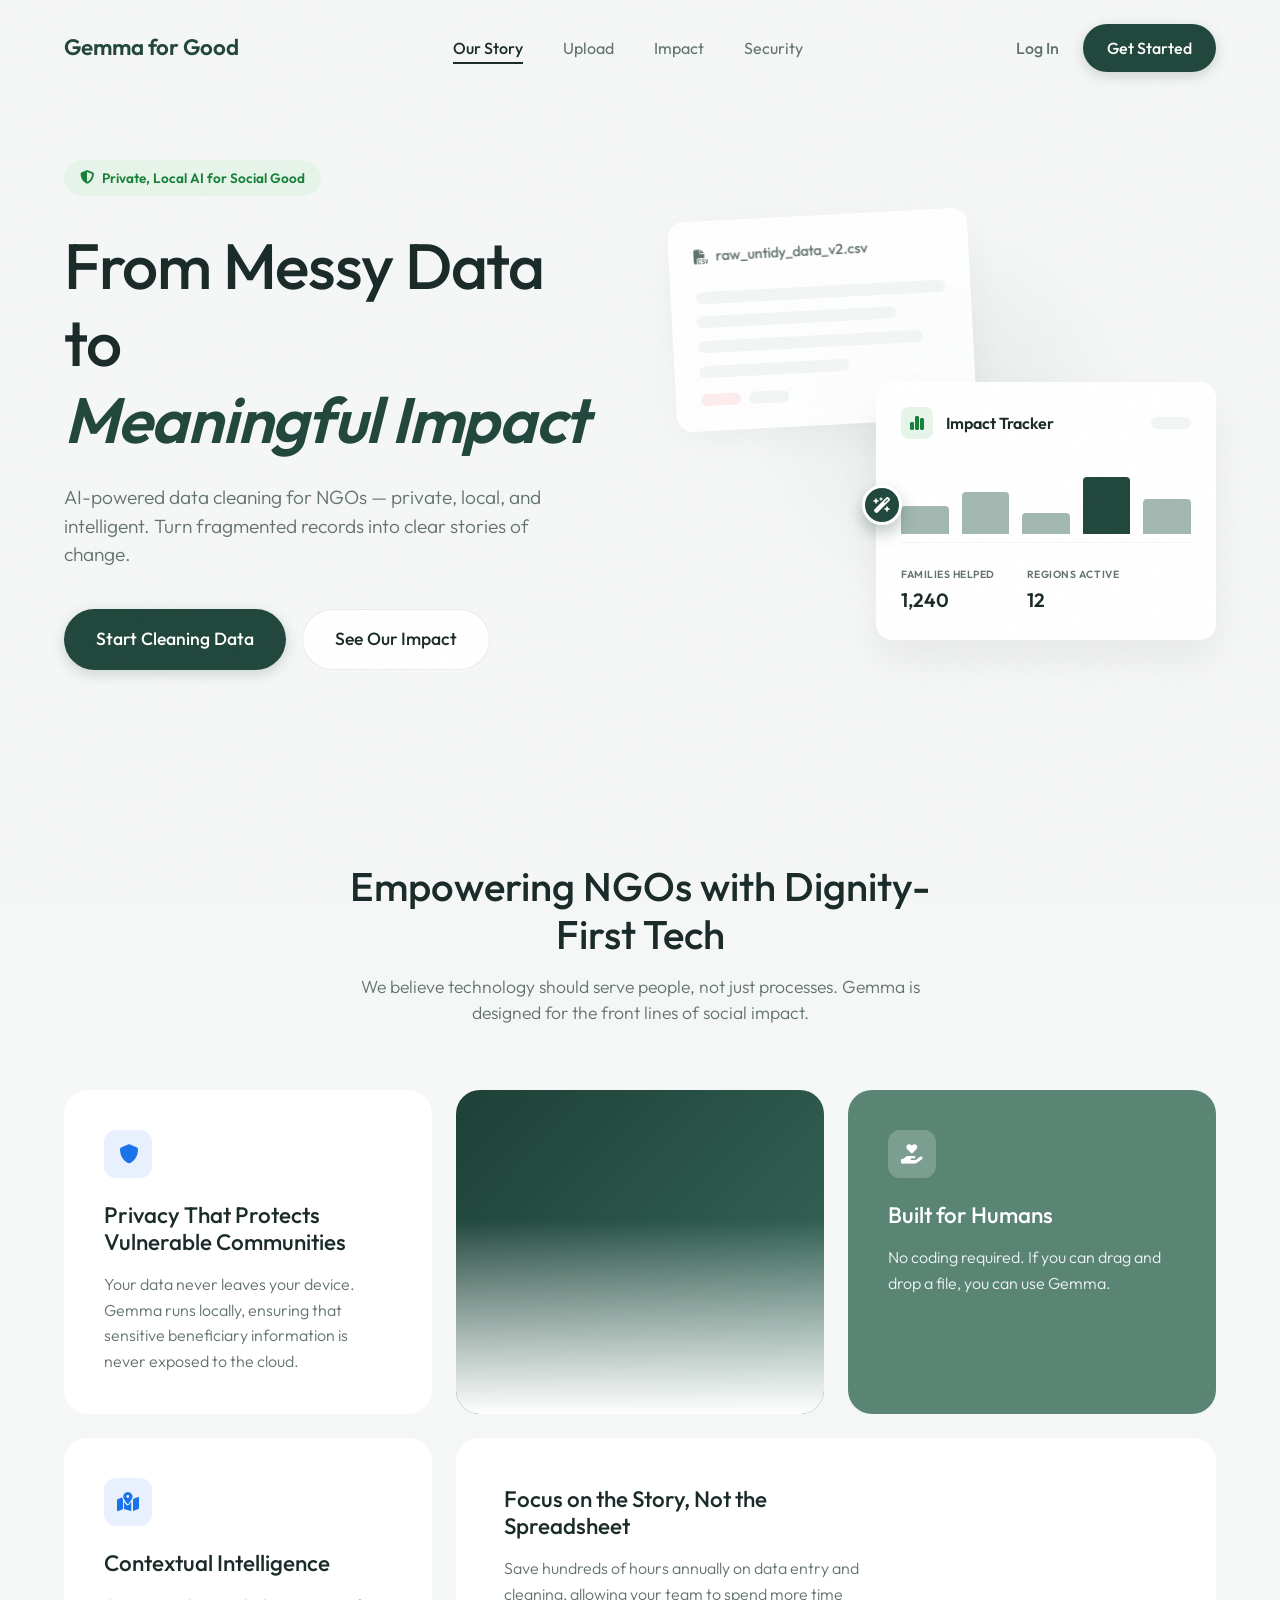
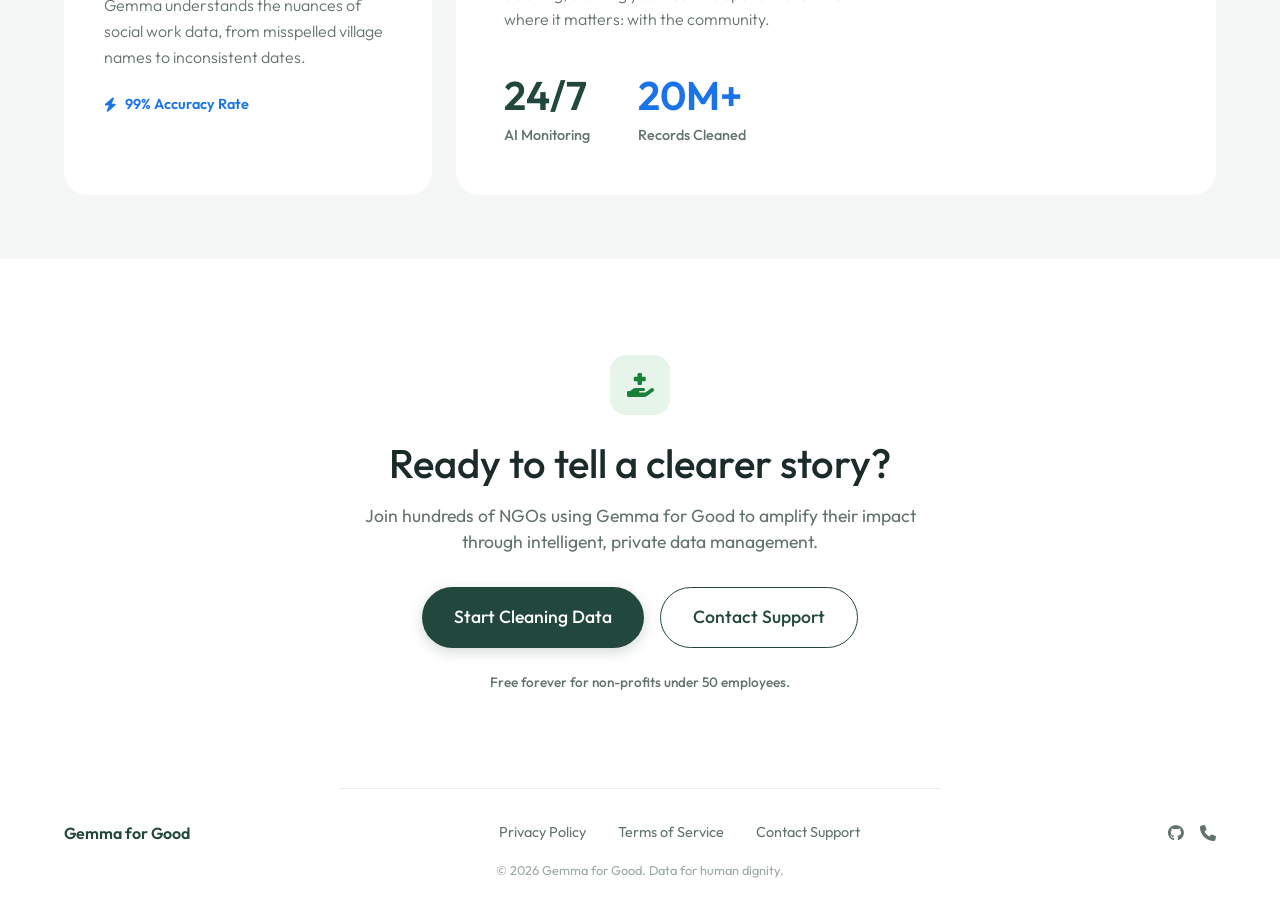
==== commit 5b854e14: "Final cleanup: updated contact info, removed irrelevant UI parts, archived unused scripts, and fixed" ====
--- a/public/index.html
+++ b/public/index.html
@@ -21,7 +21,7 @@
         <div class="nav-links">
             <a href="#" class="active">Our Story</a>
             <a href="/ui/dashboard.html">Upload</a>
-            <a href="#">Impact</a>
+            <a href="/ui/impact.html">Impact</a>
             <a href="#">Security</a>
         </div>
         <div class="nav-actions">
@@ -151,11 +151,11 @@
                     <p>Save hundreds of hours annually on data entry and cleaning, allowing your team to spend more time where it matters: with the community.</p>
                     <div class="stats-row">
                         <div class="stat-item">
-                            <span class="big-num">400+</span>
-                            <span class="stat-label">NGO Partners</span>
+                            <span class="big-num">24/7</span>
+                            <span class="stat-label">AI Monitoring</span>
                         </div>
                         <div class="stat-item">
-                            <span class="big-num highlight-num">20M</span>
+                            <span class="big-num highlight-num">20M+</span>
                             <span class="stat-label">Records Cleaned</span>
                         </div>
                     </div>
@@ -166,7 +166,7 @@
     </section>
 
     <!-- Testimonial Section -->
-    <section class="testimonial-section">
+    <!-- <section class="testimonial-section">
         <div class="testimonial-card">
             <div class="quote-mark">"</div>
             <blockquote>
@@ -182,7 +182,7 @@
                 </div>
             </div>
         </div>
-    </section>
+    </section> -->
 
     <!-- CTA & Footer -->
     <footer class="site-footer">
@@ -194,7 +194,7 @@
             <p>Join hundreds of NGOs using Gemma for Good to amplify their impact through intelligent, private data management.</p>
             <div class="cta-buttons">
                 <a href="/ui/dashboard.html" class="btn btn-primary btn-large">Start Cleaning Data</a>
-                <a href="#" class="btn btn-outline btn-large">Contact Support</a>
+                <a href="mailto:devritika.gaur@gmail.com" class="btn btn-outline btn-large">Contact Support</a>
             </div>
             <p class="free-tier-note">Free forever for non-profits under 50 employees.</p>
         </div>
@@ -204,12 +204,11 @@
             <div class="footer-links">
                 <a href="#">Privacy Policy</a>
                 <a href="#">Terms of Service</a>
-                <a href="#">NGO Partners</a>
-                <a href="#">Contact</a>
+                <a href="mailto:devritika.gaur@gmail.com">Contact Support</a>
             </div>
             <div class="footer-social">
-                <a href="#"><i class="fa-solid fa-globe"></i></a>
-                <a href="#"><i class="fa-solid fa-share-nodes"></i></a>
+                <a href="https://github.com/GaurRitika" target="_blank" title="GitHub: GaurRitika"><i class="fa-brands fa-github"></i></a>
+                <a href="tel:+917905636064" title="Call: +91 7905636064"><i class="fa-solid fa-phone"></i></a>
             </div>
         </div>
         <div class="copyright">
--- a/public/landing.css
+++ b/public/landing.css
@@ -649,4 +649,862 @@
     .nav-links { display: none; }
     
     .footer-bottom { flex-direction: column; gap: 1.5rem; }
-}
+    
+    .upload-grid { grid-template-columns: 1fr; }
+    .integrations-row { grid-template-columns: 1fr; }
+    .workspace-grid { grid-template-columns: 1fr; height: auto; }
+}
+
+/* --- Dashboard Upload View Styles --- */
+
+.border-bottom {
+    border-bottom: 1px solid #EAEFEC;
+}
+
+.app-dashboard-container {
+    max-width: 1400px;
+    margin: 0 auto;
+    padding: 2rem 4rem;
+}
+
+.upload-hero {
+    text-align: center;
+    margin: 3rem 0;
+}
+
+.upload-hero h2 {
+    font-size: 2.5rem;
+    color: var(--text-main);
+    margin-bottom: 1rem;
+    font-weight: 500;
+}
+
+.upload-hero p {
+    color: var(--text-muted);
+    font-size: 1.1rem;
+}
+
+.upload-grid {
+    display: grid;
+    grid-template-columns: 2fr 1fr;
+    gap: 2rem;
+    margin-bottom: 2rem;
+}
+
+.upload-main-card {
+    background: var(--card-bg);
+    border-radius: var(--radius-md);
+    padding: 1rem;
+    box-shadow: var(--shadow-soft);
+    display: flex;
+}
+
+.dropzone-area {
+    flex: 1;
+    border: 2px dashed #EAEFEC;
+    border-radius: var(--radius-sm);
+    display: flex;
+    flex-direction: column;
+    align-items: center;
+    justify-content: center;
+    padding: 4rem 2rem;
+    text-align: center;
+    transition: all 0.2s ease;
+    position: relative;
+}
+
+.dropzone-area.dragover {
+    border-color: var(--accent-green);
+    background-color: var(--accent-green-bg);
+}
+
+.upload-icon-circle {
+    width: 64px;
+    height: 64px;
+    background-color: #CDE6CD;
+    color: var(--primary);
+    border-radius: 50%;
+    display: flex;
+    align-items: center;
+    justify-content: center;
+    font-size: 1.5rem;
+    margin-bottom: 1.5rem;
+}
+
+#dropzone-title {
+    font-size: 1.5rem;
+    margin-bottom: 0.5rem;
+}
+
+.dropzone-sub {
+    color: var(--text-muted);
+    margin-bottom: 1.5rem;
+}
+
+.supported-pill {
+    background: #F1F5F4;
+    color: var(--text-muted);
+    padding: 0.4rem 1rem;
+    border-radius: 50px;
+    font-size: 0.85rem;
+    font-weight: 500;
+}
+
+.hidden-label-overlay {
+    position: absolute;
+    top: 0; left: 0; right: 0; bottom: 0;
+    cursor: pointer;
+    z-index: 10;
+}
+
+/* Sidebar Cards */
+.upload-sidebar {
+    display: flex;
+    flex-direction: column;
+    gap: 1rem;
+}
+
+.sidebar-card {
+    border-radius: var(--radius-md);
+    padding: 1.5rem;
+    font-size: 0.95rem;
+}
+
+.card-header {
+    display: flex;
+    align-items: center;
+    gap: 0.8rem;
+    margin-bottom: 1rem;
+    font-size: 1.1rem;
+}
+
+.card-header i {
+    color: var(--primary);
+}
+
+.privacy-card {
+    background-color: #F1F6F5;
+    border: 1px solid #EAEFEC;
+}
+
+.privacy-card p {
+    color: var(--primary-light);
+}
+
+.guidelines-card {
+    background-color: #F9FAFA;
+    border: 1px solid #EAEFEC;
+}
+
+.icon-green {
+    color: var(--accent-green) !important;
+}
+
+.guidelines-list {
+    list-style: none;
+}
+
+.guidelines-list li {
+    display: flex;
+    align-items: center;
+    gap: 0.8rem;
+    margin-bottom: 0.8rem;
+    color: var(--text-muted);
+}
+
+.guidelines-list li i {
+    color: var(--accent-green);
+}
+
+.template-card {
+    background: linear-gradient(135deg, #1e4037 0%, #2A5A4D 100%);
+    color: white;
+    text-align: center;
+    position: relative;
+    overflow: hidden;
+    padding: 2rem 1.5rem;
+}
+
+.template-overlay h4 {
+    margin-bottom: 0.8rem;
+    font-size: 1.1rem;
+}
+
+.template-link {
+    color: white;
+    text-decoration: underline;
+    font-weight: 300;
+}
+
+/* Integrations Row */
+.integrations-row {
+    display: grid;
+    grid-template-columns: repeat(3, 1fr);
+    gap: 1.5rem;
+    margin-bottom: 4rem;
+}
+
+.integration-card {
+    background: #F8F9F8;
+    border-radius: var(--radius-md);
+    padding: 1.2rem 1.5rem;
+    display: flex;
+    align-items: center;
+    gap: 1rem;
+}
+
+.int-icon {
+    width: 40px; height: 40px;
+    background: white;
+    border-radius: 50%;
+    display: flex; align-items: center; justify-content: center;
+    color: var(--primary);
+    box-shadow: 0 4px 10px rgba(0,0,0,0.05);
+}
+
+.int-text h4 {
+    font-size: 1rem;
+    margin-bottom: 0.2rem;
+}
+
+.int-text p {
+    font-size: 0.8rem;
+    color: var(--text-muted);
+}
+
+.hidden { display: none !important; }
+.mt-3 { margin-top: 1.5rem; position: relative; z-index: 20; }
+
+.simple-footer {
+    padding-top: 2rem;
+    border-top: 1px solid #EAEFEC;
+    background: transparent;
+}
+
+/* --- Workspace Redesign --- */
+.workspace-header {
+    display: flex;
+    justify-content: space-between;
+    align-items: center;
+    margin-bottom: 2rem;
+    padding-bottom: 1rem;
+    border-bottom: 1px solid #EAEFEC;
+}
+
+.workspace-grid {
+    display: grid;
+    grid-template-columns: 1.2fr 1fr 1.2fr;
+    gap: 1.5rem;
+    height: 60vh;
+}
+
+.data-panel, .agent-panel {
+    background: var(--card-bg);
+    border-radius: var(--radius-md);
+    box-shadow: var(--shadow-soft);
+    display: flex;
+    flex-direction: column;
+    overflow: hidden;
+    border: 1px solid #EAEFEC;
+}
+
+.panel-header {
+    padding: 1.2rem 1.5rem;
+    border-bottom: 1px solid #EAEFEC;
+    font-weight: 600;
+    color: var(--primary);
+    background: #FDFDFD;
+}
+
+.table-container {
+    flex: 1;
+    overflow: auto;
+}
+
+table {
+    width: 100%;
+    border-collapse: collapse;
+    font-size: 0.85rem;
+    white-space: nowrap;
+}
+
+th, td {
+    padding: 0.75rem 1rem;
+    text-align: left;
+    border-bottom: 1px solid #EAEFEC;
+}
+
+th {
+    color: var(--text-muted);
+    position: sticky;
+    top: 0;
+    background: #F9FAFA;
+    font-weight: 500;
+    z-index: 10;
+}
+
+tr:hover td {
+    background-color: #F9FAFA;
+}
+
+.logs-container {
+    flex: 1;
+    overflow-y: auto;
+    padding: 1rem;
+    display: flex;
+    flex-direction: column;
+    gap: 0.8rem;
+    background: #FDFDFD;
+}
+
+.log-item {
+    background: white;
+    padding: 1rem;
+    border-radius: 8px;
+    border-left: 3px solid var(--primary);
+    box-shadow: 0 2px 8px rgba(0,0,0,0.03);
+    animation: fadeIn 0.4s ease forwards;
+}
+
+.log-item .action {
+    font-size: 0.75rem;
+    color: var(--primary);
+    margin-bottom: 0.4rem;
+    font-family: monospace;
+    font-weight: 600;
+}
+
+.log-item .reason {
+    font-size: 0.9rem;
+}
+
+.placeholder-text {
+    text-align: center;
+    color: var(--text-muted);
+    margin-top: 3rem;
+    font-style: italic;
+    font-weight: 300;
+}
+
+/* --- Results View Styles --- */
+.results-container {
+    padding-top: 1rem;
+    animation: fadeIn 0.5s ease;
+}
+
+.results-hero {
+    margin-bottom: 3rem;
+}
+
+.results-hero h2 {
+    font-size: 2.5rem;
+    margin-bottom: 0.5rem;
+}
+
+.results-hero p {
+    color: var(--text-muted);
+    font-size: 1.1rem;
+}
+
+/* Summary Cards */
+.summary-cards-row {
+    display: grid;
+    grid-template-columns: repeat(3, 1fr);
+    gap: 1.5rem;
+    margin-bottom: 4rem;
+}
+
+.summary-card {
+    background: var(--card-bg);
+    border-radius: var(--radius-md);
+    padding: 2rem;
+    box-shadow: var(--shadow-soft);
+}
+
+.card-top {
+    display: flex;
+    justify-content: space-between;
+    align-items: center;
+    margin-bottom: 1.5rem;
+}
+
+.summary-icon {
+    font-size: 1.2rem;
+    color: var(--primary);
+}
+
+.pill {
+    padding: 0.3rem 0.8rem;
+    border-radius: 50px;
+    font-size: 0.75rem;
+    font-weight: 700;
+    letter-spacing: 0.05em;
+}
+
+.pill-green { background: #E6F4EA; color: #137333; }
+.pill-blue { background: #E8F0FE; color: #1967D2; }
+.pill-light-green { background: #CEEAD6; color: #0D652D; }
+
+.card-label {
+    font-size: 0.75rem;
+    color: var(--text-muted);
+    letter-spacing: 0.05em;
+    margin-bottom: 0.5rem;
+    font-weight: 600;
+}
+
+.card-value {
+    font-size: 2.5rem;
+    font-weight: 500;
+    display: flex;
+    align-items: baseline;
+    gap: 0.5rem;
+}
+
+#dupes-count { color: #137333; }
+#missing-count { color: #1967D2; }
+#quality-score { color: #137333; }
+
+.val-sub {
+    font-size: 1rem;
+    color: var(--text-muted);
+    font-weight: 400;
+}
+
+/* Reconciliation Tables */
+.reconciliation-header {
+    display: flex;
+    justify-content: space-between;
+    align-items: center;
+    margin-bottom: 1.5rem;
+}
+
+.reconciliation-header h3 {
+    font-size: 1.5rem;
+}
+
+.recon-actions {
+    display: flex;
+    gap: 1rem;
+}
+
+.comparison-grid {
+    display: grid;
+    grid-template-columns: 1fr 1fr;
+    gap: 1rem;
+    margin-bottom: 4rem;
+}
+
+.table-card {
+    background: var(--card-bg);
+    border-radius: var(--radius-md);
+    border: 1px solid #EAEFEC;
+    overflow: hidden;
+}
+
+.before-card {
+    background: #F8F9F8;
+}
+
+.comp-header {
+    padding: 1.2rem 1.5rem;
+    border-bottom: 1px solid #EAEFEC;
+    display: flex;
+    align-items: center;
+    gap: 0.8rem;
+}
+
+.comp-header h4 {
+    font-size: 1.1rem;
+    margin: 0;
+}
+
+.comp-sub {
+    font-size: 0.85rem;
+    color: var(--text-muted);
+    margin-left: auto;
+}
+
+.green-text { color: var(--accent-green); }
+
+.dot {
+    width: 10px; height: 10px;
+    border-radius: 50%;
+}
+.red-dot { background: #D93025; }
+.green-dot { background: #1E8E3E; }
+
+.comp-table-wrapper {
+    height: 400px;
+    overflow: auto;
+}
+
+.comp-table-wrapper table {
+    width: 100%;
+}
+
+.comp-table-wrapper th {
+    background: transparent;
+    padding: 1rem 1.5rem;
+}
+
+.comp-table-wrapper td {
+    padding: 1rem 1.5rem;
+}
+
+.error-text { color: #D93025; font-style: italic; }
+.fixed-text { color: #1E8E3E; }
+
+.error-row { background-color: #FCE8E6; }
+
+/* AI Hub */
+.ai-hub-card {
+    background: #F0F9FF;
+    border: 1px solid #E0F2FE;
+    border-radius: var(--radius-lg);
+    padding: 2.5rem;
+    display: flex;
+    gap: 4rem;
+    margin-bottom: 4rem;
+}
+
+.hub-left {
+    flex: 1;
+}
+
+.hub-title {
+    display: flex;
+    align-items: center;
+    gap: 0.8rem;
+    margin-bottom: 1rem;
+    color: #12342A;
+}
+
+.hub-title h4 {
+    font-size: 1.3rem;
+}
+
+.hub-title i {
+    color: #3B755F;
+}
+
+.hub-left p {
+    color: #4A635B;
+    line-height: 1.6;
+}
+
+.hub-right {
+    flex: 1;
+    display: flex;
+    gap: 3rem;
+}
+
+.hub-stat {
+    flex: 1;
+}
+
+.hub-stat .stat-label {
+    font-size: 0.75rem;
+    color: #3B755F;
+    font-weight: 700;
+    margin-bottom: 0.8rem;
+}
+
+.progress-bar-container {
+    height: 8px;
+    background: #E3EFEC;
+    border-radius: 4px;
+    margin-bottom: 0.5rem;
+    overflow: hidden;
+}
+
+.progress-bar {
+    height: 100%;
+    background: #3B755F;
+}
+
+.hub-stat .stat-value {
+    font-weight: 600;
+    color: #12342A;
+}
+
+.tag-row {
+    display: flex;
+    flex-wrap: wrap;
+    gap: 0.5rem;
+}
+
+.tag {
+    background: #E3EFEC;
+    color: #3B755F;
+    padding: 0.3rem 0.8rem;
+    border-radius: 4px;
+    font-size: 0.8rem;
+    font-weight: 500;
+}
+
+/* --- Processing / Workspace Redesign --- */
+.processing-layout {
+    display: grid;
+    grid-template-columns: 1fr 1fr;
+    gap: 4rem;
+    padding-top: 2rem;
+    max-width: 1200px;
+    margin: 0 auto;
+}
+
+/* Left Side */
+.copilot-badge {
+    display: inline-flex;
+    align-items: center;
+    gap: 0.5rem;
+    background: #EAF0EF;
+    color: #4A635B;
+    padding: 0.5rem 1rem;
+    border-radius: 50px;
+    font-size: 0.75rem;
+    font-weight: 700;
+    letter-spacing: 0.05em;
+    margin-bottom: 2rem;
+}
+
+.copilot-badge i {
+    color: var(--primary);
+}
+
+.processing-hero-title {
+    font-size: 3rem;
+    line-height: 1.1;
+    margin-bottom: 1rem;
+    color: #1A2B29;
+}
+
+.processing-hero-sub {
+    font-size: 1.1rem;
+    color: #62726D;
+    margin-bottom: 3rem;
+    line-height: 1.6;
+}
+
+.progress-card {
+    background: linear-gradient(180deg, #FFFFFF 0%, #F5F7F6 100%);
+    border-radius: var(--radius-lg);
+    padding: 3rem;
+    position: relative;
+    box-shadow: 0 20px 40px rgba(0,0,0,0.05);
+    text-align: center;
+    overflow: hidden;
+}
+
+.progress-schema-badge {
+    position: absolute;
+    top: 1.5rem;
+    right: 1.5rem;
+    background: white;
+    border-radius: 50px;
+    padding: 0.4rem 0.8rem;
+    font-size: 0.7rem;
+    font-weight: 600;
+    color: #3B755F;
+    box-shadow: 0 4px 10px rgba(0,0,0,0.05);
+    display: flex;
+    align-items: center;
+    gap: 0.4rem;
+}
+
+/* Pulsing Circle Animation */
+.pulsing-circle-container {
+    position: relative;
+    width: 120px;
+    height: 120px;
+    margin: 2rem auto 3rem auto;
+}
+
+.circle-core {
+    position: absolute;
+    top: 50%; left: 50%;
+    transform: translate(-50%, -50%);
+    width: 80px; height: 80px;
+    background: #3B755F;
+    border-radius: 50%;
+    z-index: 10;
+    display: flex; align-items: center; justify-content: center;
+    color: white;
+    font-size: 1.5rem;
+    box-shadow: 0 10px 20px rgba(59, 117, 95, 0.3);
+}
+
+.pulse-ring {
+    position: absolute;
+    top: 50%; left: 50%;
+    transform: translate(-50%, -50%);
+    width: 120px; height: 120px;
+    background: #EAF0EF;
+    border-radius: 50%;
+    z-index: 1;
+    animation: pulse 2s cubic-bezier(0.215, 0.61, 0.355, 1) infinite;
+}
+
+.pulse-ring.delay {
+    animation-delay: 1s;
+}
+
+@keyframes pulse {
+    0% { transform: translate(-50%, -50%) scale(0.8); opacity: 0.8; }
+    100% { transform: translate(-50%, -50%) scale(1.5); opacity: 0; }
+}
+
+.progress-title {
+    font-size: 1.5rem;
+    color: var(--primary);
+    margin-bottom: 0.5rem;
+}
+
+.progress-sub {
+    font-size: 0.9rem;
+    color: #62726D;
+    margin-bottom: 2rem;
+}
+
+.progress-bar-wrapper {
+    height: 8px;
+    background: #EAEFEC;
+    border-radius: 4px;
+    overflow: hidden;
+    margin-bottom: 2rem;
+    max-width: 80%;
+    margin-left: auto; margin-right: auto;
+}
+
+.progress-fill {
+    height: 100%;
+    background: #3B755F;
+    width: 10%; /* Will animate */
+    transition: width 1s ease;
+}
+
+.encryption-badge {
+    display: inline-flex;
+    align-items: center;
+    gap: 0.5rem;
+    font-size: 0.7rem;
+    font-weight: 600;
+    color: #62726D;
+    border: 1px solid #EAEFEC;
+    padding: 0.4rem 0.8rem;
+    border-radius: 4px;
+}
+
+/* Right Side Pipeline */
+.pipeline-card {
+    background: #F9FBFA;
+    border: 1px solid #EAEFEC;
+    border-radius: var(--radius-lg);
+    padding: 3rem;
+    height: 100%;
+    display: flex;
+    flex-direction: column;
+}
+
+.pipeline-title {
+    font-size: 1.5rem;
+    margin-bottom: 3rem;
+}
+
+.pipeline-timeline {
+    list-style: none;
+    position: relative;
+    flex: 1;
+}
+
+.pipeline-timeline::before {
+    content: '';
+    position: absolute;
+    left: 20px; /* Center of icon */
+    top: 0; bottom: 0;
+    width: 2px;
+    background: #EAEFEC;
+    z-index: 0;
+}
+
+.timeline-step {
+    display: flex;
+    gap: 1.5rem;
+    margin-bottom: 2.5rem;
+    position: relative;
+    z-index: 1;
+}
+
+.step-icon {
+    width: 40px; height: 40px;
+    border-radius: 50%;
+    display: flex; align-items: center; justify-content: center;
+    background: white;
+    border: 2px solid #EAEFEC;
+    color: #CBD5E1;
+    font-size: 1rem;
+    flex-shrink: 0;
+    transition: all 0.3s;
+}
+
+.step-content {
+    padding-top: 0.5rem;
+}
+
+.step-content h4 {
+    font-size: 1.1rem;
+    color: #62726D;
+    margin-bottom: 0.3rem;
+    transition: color 0.3s;
+}
+
+.step-content p {
+    font-size: 0.85rem;
+    color: #9AA7A4;
+    transition: color 0.3s;
+}
+
+/* Timeline States */
+.timeline-step.active .step-icon {
+    background: #3B755F;
+    border-color: #3B755F;
+    color: white;
+}
+.timeline-step.active .step-content h4 { color: #1A2B29; font-weight: 600; }
+.timeline-step.active .step-content p { color: #62726D; }
+
+.timeline-step.done .step-icon {
+    background: #E6F4EA;
+    border-color: #E6F4EA;
+    color: #137333;
+}
+.timeline-step.done .step-content h4 { color: #137333; }
+
+/* Insight Box */
+.insight-box {
+    background: #DBEAFE; /* Light blue from mockup */
+    border-radius: var(--radius-md);
+    padding: 1.5rem;
+    display: flex;
+    gap: 1rem;
+    margin-top: 2rem;
+}
+
+.insight-box i {
+    color: #1E3A8A;
+    font-size: 1.2rem;
+    margin-top: 0.2rem;
+}
+
+.insight-content h5 {
+    color: #1E3A8A;
+    font-size: 1rem;
+    margin-bottom: 0.5rem;
+}
+
+.insight-content p {
+    color: #1E3A8A;
+    font-size: 0.9rem;
+    opacity: 0.9;
+    line-height: 1.5;
+}
